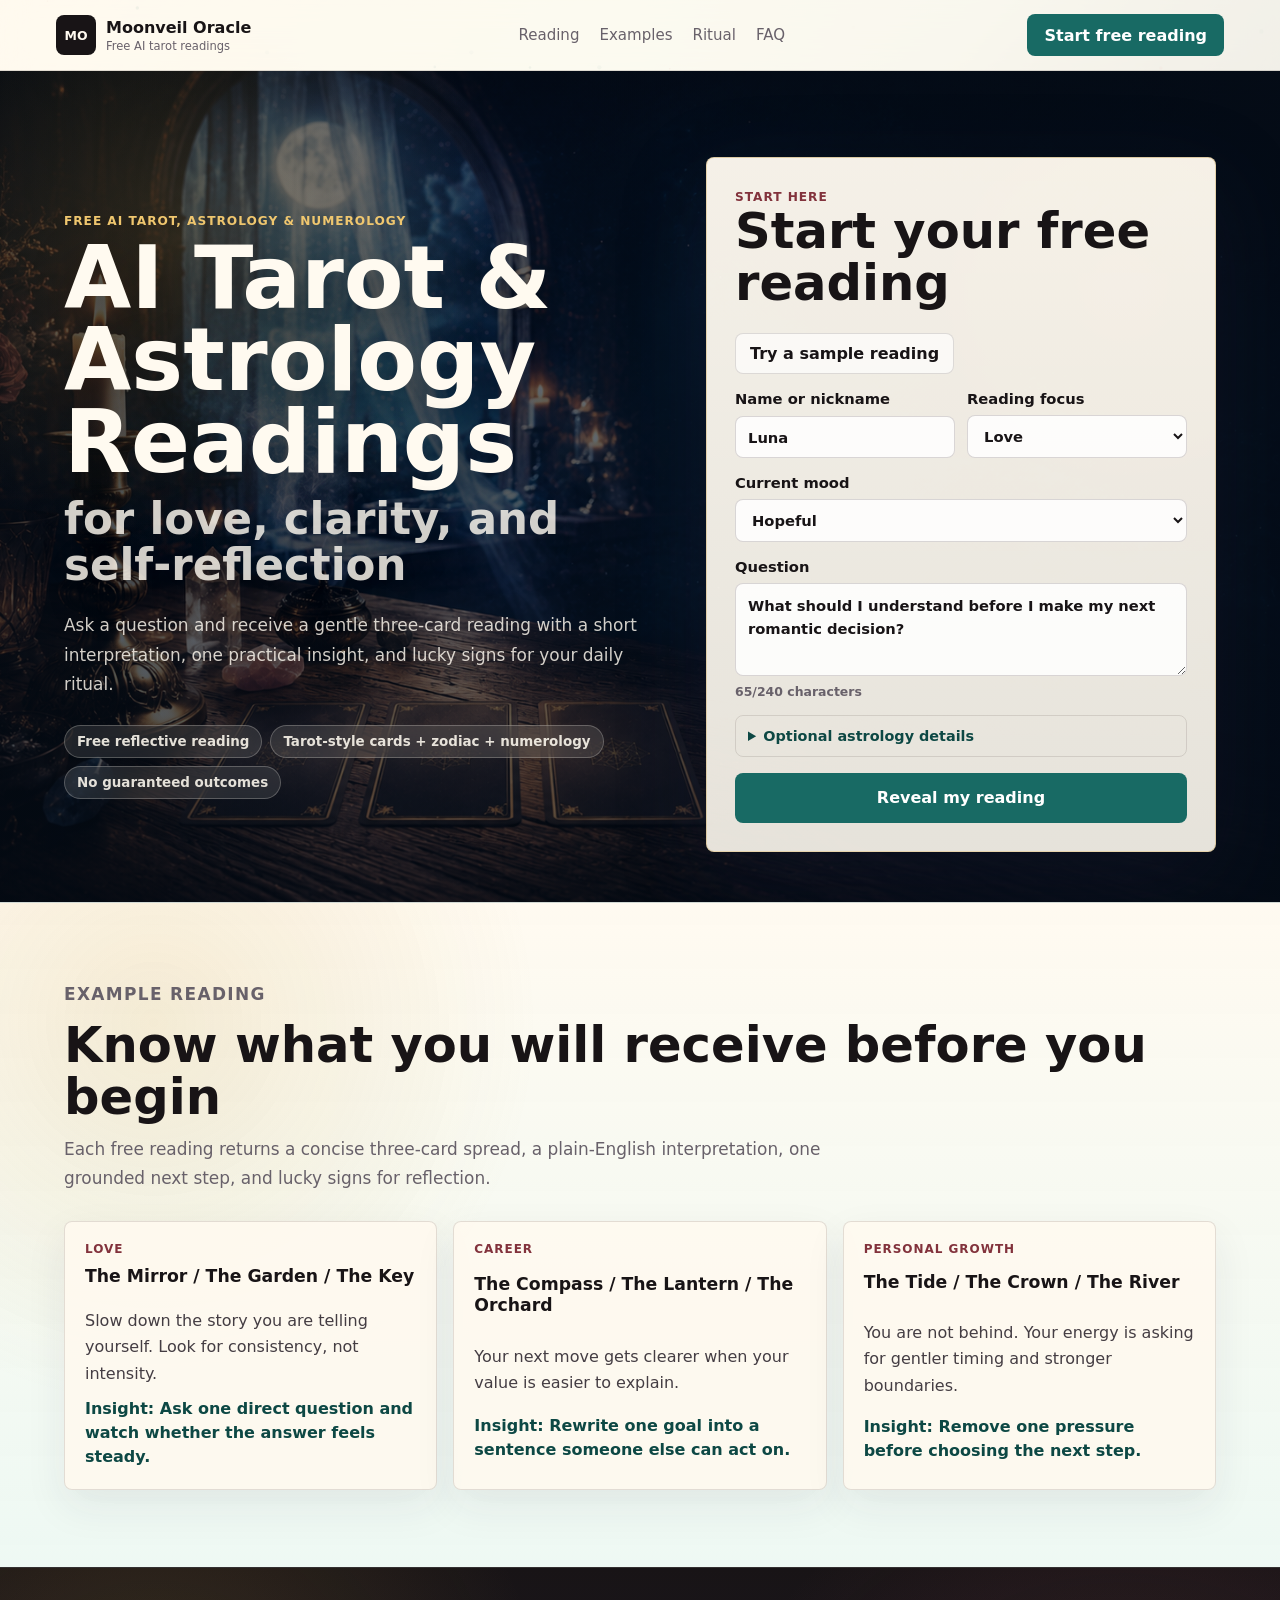
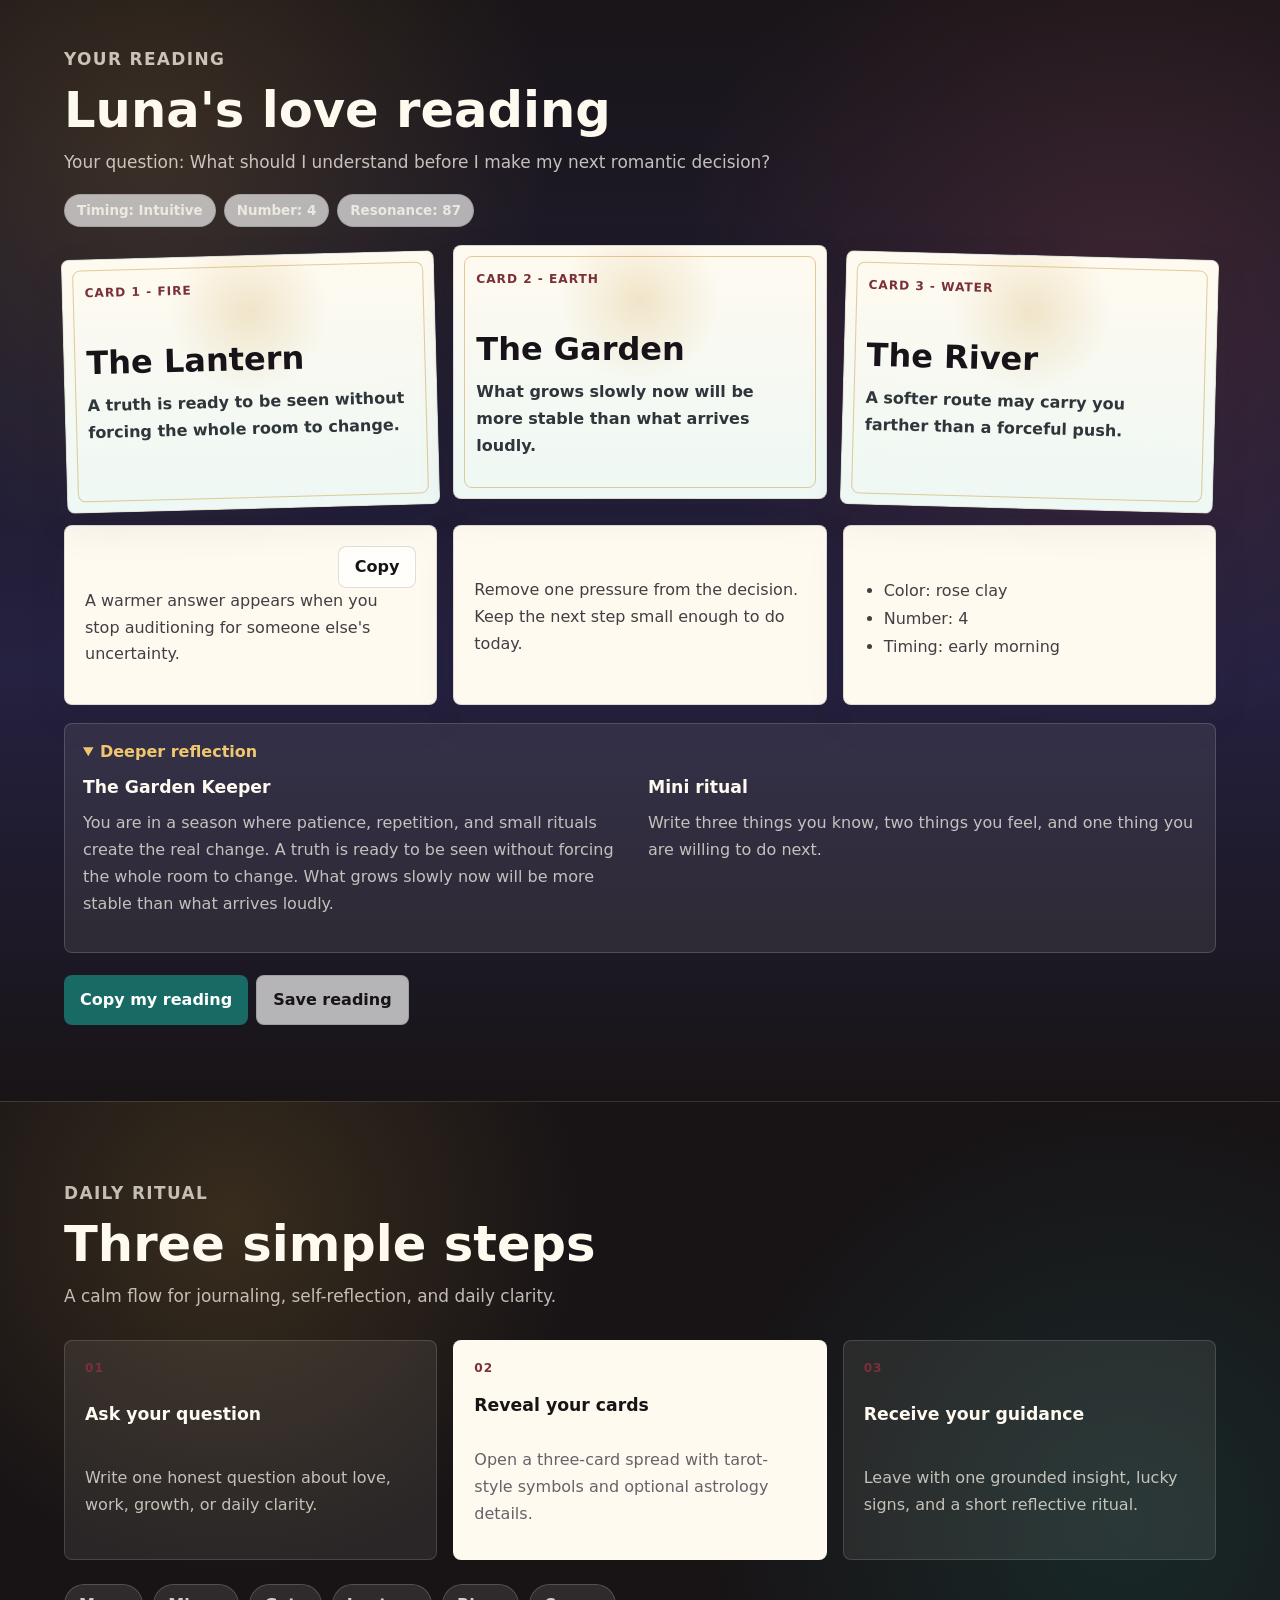
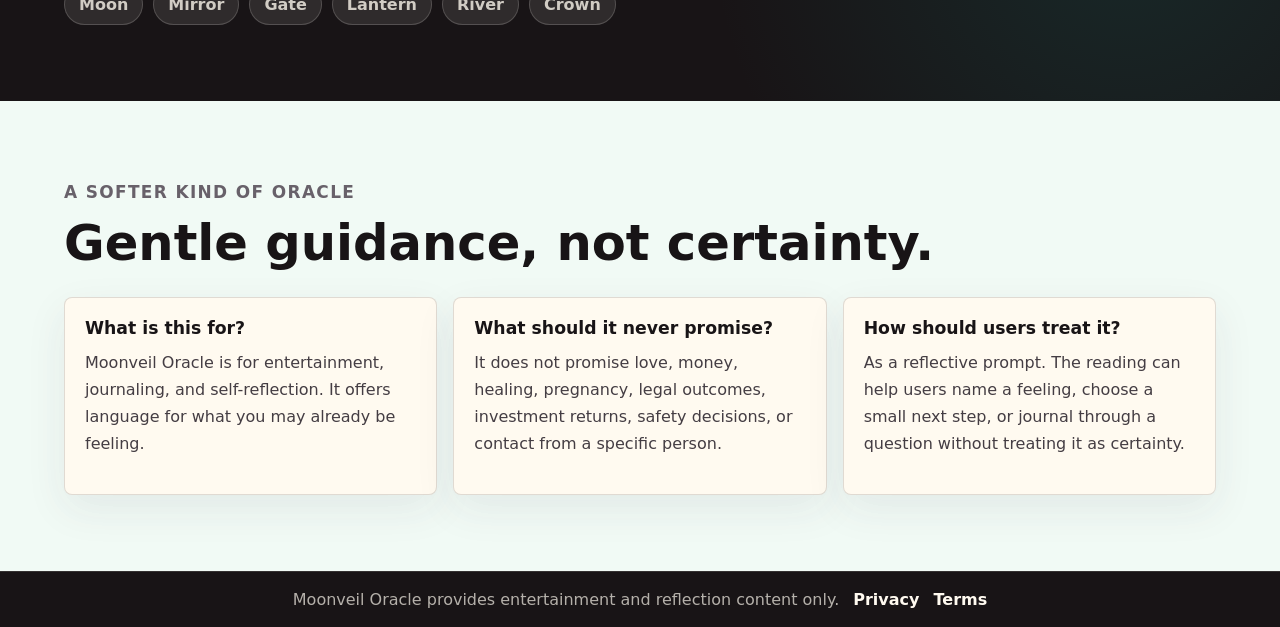
==== index.html @ 7331868a "Add files via upload" ====
<!doctype html>
<html lang="en">
  <head>
    <meta charset="utf-8" />
    <meta name="viewport" content="width=device-width, initial-scale=1" />
    <title>Moonveil Oracle | Free AI Tarot & Astrology Readings</title>
    <meta
      name="description"
      content="Start a free AI tarot, astrology, and numerology reading for love, clarity, journaling, and gentle self-reflection."
    />
    <meta name="robots" content="index, follow, max-image-preview:large" />
    <meta name="theme-color" content="#07131f" />
    <link rel="canonical" href="https://kjs-digital.github.io/moonveil-oracle.github.io/" />
    <meta property="og:title" content="Moonveil Oracle | Free AI Tarot & Astrology Readings" />
    <meta
      property="og:description"
      content="A free AI tarot and astrology reading for love, clarity, journaling, and self-reflection. Entertainment only."
    />
    <meta property="og:type" content="website" />
    <meta property="og:url" content="https://kjs-digital.github.io/moonveil-oracle.github.io/" />
    <meta property="og:site_name" content="Moonveil Oracle" />
    <meta property="og:locale" content="en_US" />
    <meta property="og:image" content="https://kjs-digital.github.io/moonveil-oracle.github.io/assets/moonveil-hero.png" />
    <meta property="og:image:secure_url" content="https://kjs-digital.github.io/moonveil-oracle.github.io/assets/moonveil-hero.png" />
    <meta property="og:image:type" content="image/png" />
    <meta property="og:image:width" content="1672" />
    <meta property="og:image:height" content="941" />
    <meta property="og:image:alt" content="Moonlit tarot table with candles and three cards for Moonveil Oracle." />
    <meta name="twitter:card" content="summary_large_image" />
    <meta name="twitter:title" content="Moonveil Oracle | Free AI Tarot & Astrology Readings" />
    <meta
      name="twitter:description"
      content="Start a free AI tarot, astrology, and numerology reading for love, clarity, journaling, and gentle self-reflection."
    />
    <meta name="twitter:image" content="https://kjs-digital.github.io/moonveil-oracle.github.io/assets/moonveil-hero.png" />
    <script type="application/ld+json">
      {
        "@context": "https://schema.org",
        "@graph": [
          {
            "@type": "WebSite",
            "@id": "https://kjs-digital.github.io/moonveil-oracle.github.io/#website",
            "url": "https://kjs-digital.github.io/moonveil-oracle.github.io/",
            "name": "Moonveil Oracle",
            "description": "A free AI tarot, astrology, and numerology reading for love, clarity, journaling, and gentle self-reflection.",
            "inLanguage": "en"
          },
          {
            "@type": "WebApplication",
            "@id": "https://kjs-digital.github.io/moonveil-oracle.github.io/#app",
            "name": "Moonveil Oracle",
            "url": "https://kjs-digital.github.io/moonveil-oracle.github.io/",
            "applicationCategory": "LifestyleApplication",
            "operatingSystem": "Any",
            "description": "A free AI tarot, astrology, and numerology reading for love, clarity, journaling, and self-reflection. Entertainment only.",
            "image": "https://kjs-digital.github.io/moonveil-oracle.github.io/assets/moonveil-hero.png",
            "isAccessibleForFree": true,
            "offers": {
              "@type": "Offer",
              "price": "0",
              "priceCurrency": "USD"
            }
          }
        ]
      }
    </script>
    <link rel="stylesheet" href="styles.css" />
  </head>
  <body>
    <canvas id="cosmicCanvas" aria-hidden="true"></canvas>

    <div class="page-shell">
      <header class="topbar">
        <a class="brand" href="#reading">
          <span class="brand-mark">MO</span>
          <span>
            <strong>Moonveil Oracle</strong>
            <small>Free AI tarot readings</small>
          </span>
        </a>
        <nav class="nav-links" aria-label="Main navigation">
          <a href="#reading">Reading</a>
          <a href="#examples">Examples</a>
          <a href="#rituals">Ritual</a>
          <a href="#faq">FAQ</a>
        </nav>
        <a class="topbar-cta" href="#reading">Start free reading</a>
      </header>

      <main>
        <section class="hero" id="reading">
          <div class="hero-copy">
            <p class="eyebrow">Free AI tarot, astrology & numerology</p>
            <h1 class="hero-title">
              <span>AI Tarot & Astrology Readings</span>
              <span>for love, clarity, and self&#8209;reflection</span>
            </h1>
            <p class="lead">
              Ask a question and receive a gentle three-card reading with a short interpretation,
              one practical insight, and lucky signs for your daily ritual.
            </p>
            <div class="trust-strip" aria-label="Reading boundaries">
              <span>Free reflective reading</span>
              <span>Tarot-style cards + zodiac + numerology</span>
              <span>No guaranteed outcomes</span>
            </div>
            <div class="oracle-visual" aria-hidden="true">
              <div class="sigil-ring">
                <span class="sigil-dot dot-one"></span>
                <span class="sigil-dot dot-two"></span>
                <span class="sigil-dot dot-three"></span>
                <span class="sigil-moon"></span>
              </div>
              <div class="floating-card card-left">
                <span>PAST</span>
                <strong>The Tide</strong>
              </div>
              <div class="floating-card card-right">
                <span>NEXT</span>
                <strong>The Key</strong>
              </div>
            </div>
          </div>

          <form class="oracle-panel" id="oracleForm">
            <div class="form-heading">
              <div>
                <span class="section-label">Start here</span>
                <h2>Start your free reading</h2>
              </div>
              <button class="ghost-button" type="button" id="sampleButton">Try a sample reading</button>
            </div>

            <div class="two-column">
              <label>
                Name or nickname
                <input name="name" type="text" maxlength="60" value="Luna" required />
              </label>
              <label>
                Reading focus
                <select name="focus">
                  <option>Love</option>
                  <option>Career</option>
                  <option>Personal Growth</option>
                  <option>Daily Clarity</option>
                </select>
              </label>
            </div>

            <label>
              Current mood
              <select name="mood">
                <option>Hopeful</option>
                <option>Confused</option>
                <option>Restless</option>
                <option>Inspired</option>
                <option>Guarded</option>
              </select>
            </label>

            <label>
              Question
              <textarea
                name="question"
                rows="3"
                maxlength="240"
                data-count-source
                required
              >What should I understand before I make my next romantic decision?</textarea>
              <small class="counter" data-counter-for="question"></small>
            </label>

            <details class="optional-fields">
              <summary>Optional astrology details</summary>
              <div class="two-column">
                <label>
                  Birth date
                  <input name="birthDate" type="date" value="" />
                </label>
                <label>
                  Zodiac sign
                  <select name="zodiac">
                    <option value="">Use my birth date or intuitive timing</option>
                    <option>Aries</option>
                    <option>Taurus</option>
                    <option>Gemini</option>
                    <option>Cancer</option>
                    <option>Leo</option>
                    <option>Virgo</option>
                    <option>Libra</option>
                    <option>Scorpio</option>
                    <option>Sagittarius</option>
                    <option>Capricorn</option>
                    <option>Aquarius</option>
                    <option>Pisces</option>
                  </select>
                </label>
              </div>
            </details>

            <button class="primary-button" type="submit">Reveal my reading</button>
          </form>
        </section>

        <section class="examples-band" id="examples">
          <div class="section-heading">
            <p class="eyebrow">Example reading</p>
            <h2>Know what you will receive before you begin</h2>
            <p>
              Each free reading returns a concise three-card spread, a plain-English interpretation,
              one grounded next step, and lucky signs for reflection.
            </p>
          </div>

          <div class="example-grid">
            <article class="example-card">
              <span>Love</span>
              <h3>The Mirror / The Garden / The Key</h3>
              <p>Slow down the story you are telling yourself. Look for consistency, not intensity.</p>
              <strong>Insight: Ask one direct question and watch whether the answer feels steady.</strong>
            </article>
            <article class="example-card">
              <span>Career</span>
              <h3>The Compass / The Lantern / The Orchard</h3>
              <p>Your next move gets clearer when your value is easier to explain.</p>
              <strong>Insight: Rewrite one goal into a sentence someone else can act on.</strong>
            </article>
            <article class="example-card">
              <span>Personal Growth</span>
              <h3>The Tide / The Crown / The River</h3>
              <p>You are not behind. Your energy is asking for gentler timing and stronger boundaries.</p>
              <strong>Insight: Remove one pressure before choosing the next step.</strong>
            </article>
          </div>
        </section>

        <section class="reading-band" id="results" aria-live="polite">
          <div class="section-heading">
            <p class="eyebrow">Your reading</p>
            <h2 id="readingTitle">Your three-card spread</h2>
            <p id="readingSubtitle">
              A short reflection appears here after you reveal your cards.
            </p>
            <div class="status-row">
              <span id="zodiacSignal">Timing: Intuitive</span>
              <span id="lifePathSignal">Number: 5</span>
              <span id="resonanceSignal">Resonance: 84</span>
            </div>
          </div>

          <div class="card-spread featured-spread" id="cardSpread">
            <article class="oracle-card">
              <span>Card 1</span>
              <h3>The Lantern</h3>
              <p>A quiet truth is becoming easier to name.</p>
            </article>
            <article class="oracle-card">
              <span>Card 2</span>
              <h3>The Mirror</h3>
              <p>Your current situation is reflecting a choice you already feel.</p>
            </article>
            <article class="oracle-card">
              <span>Card 3</span>
              <h3>The Key</h3>
              <p>One simple action unlocks more than a dramatic announcement.</p>
            </article>
          </div>

          <div class="insight-grid">
            <article class="insight-card wide">
              <div class="card-head">
                <h3>Short interpretation</h3>
                <button class="copy-button" type="button" data-copy-target="mainMessage">Copy</button>
              </div>
              <p id="mainMessage">
                Choose the answer that makes your body soften, not the answer that only looks
                impressive from the outside.
              </p>
            </article>

            <article class="insight-card">
              <h3>Actionable insight</h3>
              <p id="weekMessage">
                Make one decision smaller. The path clears when the pressure drops.
              </p>
            </article>

            <article class="insight-card">
              <h3>Lucky signs</h3>
              <ul id="luckySigns">
                <li>Color: sea green</li>
                <li>Number: 5</li>
                <li>Timing: late afternoon</li>
              </ul>
            </article>
          </div>

          <details class="deeper-reflection" open>
            <summary>Deeper reflection</summary>
            <div class="deeper-grid">
              <article>
                <h3 id="archetypeName">The Tide Walker</h3>
                <p id="archetypeText">
                  You are moving through a threshold where emotional honesty matters more than perfect timing.
                </p>
              </article>
              <article>
                <h3>Mini ritual</h3>
                <p id="ritualMessage">
                  Write the question once, write the feared answer once, then write the kindest honest answer once.
                </p>
              </article>
            </div>
          </details>

          <div class="action-row">
            <button class="primary-button" type="button" id="copyReadingButton">Copy my reading</button>
            <button class="ghost-button" type="button" id="saveReadingButton">Save reading</button>
          </div>
        </section>

        <section class="ritual-band" id="rituals">
          <div class="section-heading">
            <p class="eyebrow">Daily ritual</p>
            <h2>Three simple steps</h2>
            <p>
              A calm flow for journaling, self-reflection, and daily clarity.
            </p>
          </div>

          <div class="ritual-grid">
            <article class="ritual-card">
              <span>01</span>
              <h3>Ask your question</h3>
              <p>Write one honest question about love, work, growth, or daily clarity.</p>
            </article>
            <article class="ritual-card featured">
              <span>02</span>
              <h3>Reveal your cards</h3>
              <p>Open a three-card spread with tarot-style symbols and optional astrology details.</p>
            </article>
            <article class="ritual-card">
              <span>03</span>
              <h3>Receive your guidance</h3>
              <p>Leave with one grounded insight, lucky signs, and a short reflective ritual.</p>
            </article>
          </div>

          <div class="symbol-river" aria-label="Oracle symbols">
            <span>Moon</span>
            <span>Mirror</span>
            <span>Gate</span>
            <span>Lantern</span>
            <span>River</span>
            <span>Crown</span>
          </div>
        </section>

        <section class="content-band" id="faq">
          <div class="section-heading">
            <p class="eyebrow">A softer kind of oracle</p>
            <h2>Gentle guidance, not certainty.</h2>
          </div>

          <div class="faq-grid">
            <article class="faq-item">
              <h3>What is this for?</h3>
              <p>
                Moonveil Oracle is for entertainment, journaling, and self-reflection. It offers
                language for what you may already be feeling.
              </p>
            </article>
            <article class="faq-item">
              <h3>What should it never promise?</h3>
              <p>
                It does not promise love, money, healing, pregnancy, legal outcomes, investment
                returns, safety decisions, or contact from a specific person.
              </p>
            </article>
            <article class="faq-item">
              <h3>How should users treat it?</h3>
              <p>
                As a reflective prompt. The reading can help users name a feeling, choose a small
                next step, or journal through a question without treating it as certainty.
              </p>
            </article>
          </div>
        </section>
      </main>

      <footer class="site-footer">
        <span>Moonveil Oracle provides entertainment and reflection content only.</span>
        <a href="privacy.html">Privacy</a>
        <a href="terms.html">Terms</a>
      </footer>
    </div>

    <div class="reading-loader" id="readingLoader" role="status" aria-live="polite" aria-hidden="true">
      <div class="loader-card">
        <div class="loader-orbit" aria-hidden="true">
          <span></span>
          <span></span>
          <span></span>
        </div>
        <p class="eyebrow">Opening the veil</p>
        <h2 id="loaderTitle">Shuffling your cards</h2>
        <p id="loaderText">The oracle is drawing a pattern from your question.</p>
        <div class="loader-steps">
          <span data-loader-step="0">Shuffle</span>
          <span data-loader-step="1">Trace</span>
          <span data-loader-step="2">Reveal</span>
        </div>
      </div>
    </div>

    <div class="toast" id="toast" role="status" aria-live="polite">Saved</div>
    <script src="app.js"></script>
  </body>
</html>
---- styles.css ----
:root {
  --ink: #181416;
  --muted: #68616a;
  --paper: #fbf4e6;
  --surface: rgba(255, 252, 244, 0.88);
  --surface-strong: #fffaf0;
  --line: rgba(63, 52, 54, 0.16);
  --teal: #186a64;
  --teal-dark: #0d4844;
  --rose: #b5525b;
  --rose-dark: #82323c;
  --gold: #c99b3c;
  --night: #252140;
  --shadow: 0 24px 70px rgba(37, 33, 64, 0.18);
}

* {
  box-sizing: border-box;
}

html {
  scroll-behavior: smooth;
}

body {
  color: var(--ink);
  font-family: Inter, ui-sans-serif, system-ui, -apple-system, BlinkMacSystemFont, "Segoe UI", sans-serif;
  letter-spacing: 0;
  margin: 0;
  min-height: 100vh;
  overflow-x: hidden;
}

body::before {
  background:
    radial-gradient(circle at 18% 16%, rgba(255, 227, 151, 0.6), transparent 8rem),
    radial-gradient(circle at 76% 20%, rgba(181, 82, 91, 0.24), transparent 22rem),
    radial-gradient(circle at 55% 68%, rgba(24, 106, 100, 0.28), transparent 30rem),
    linear-gradient(135deg, rgba(255, 249, 236, 0.94), rgba(229, 250, 241, 0.78) 42%, rgba(37, 33, 64, 0.34));
  content: "";
  inset: 0;
  position: fixed;
  z-index: -3;
}

a {
  color: inherit;
  text-decoration: none;
}

button,
input,
select,
textarea {
  font: inherit;
  min-width: 0;
}

button {
  cursor: pointer;
}

#cosmicCanvas {
  inset: 0;
  pointer-events: none;
  position: fixed;
  z-index: -2;
}

.page-shell {
  min-height: 100vh;
}

.topbar {
  align-items: center;
  backdrop-filter: blur(16px);
  background: rgba(255, 250, 240, 0.78);
  border-bottom: 1px solid var(--line);
  display: flex;
  gap: 22px;
  justify-content: space-between;
  padding: 14px clamp(16px, 5vw, 56px);
  position: sticky;
  top: 0;
  z-index: 10;
}

.brand {
  align-items: center;
  display: flex;
  gap: 10px;
  min-width: 220px;
}

.brand-mark {
  align-items: center;
  background: var(--ink);
  border-radius: 8px;
  color: #fffaf0;
  display: inline-flex;
  font-size: 0.78rem;
  font-weight: 900;
  height: 40px;
  justify-content: center;
  width: 40px;
}

.brand strong,
.brand small {
  display: block;
}

.brand small {
  color: var(--muted);
  font-size: 0.72rem;
  margin-top: 2px;
}

.nav-links {
  color: var(--muted);
  display: flex;
  gap: 20px;
  font-size: 0.94rem;
}

.nav-links a:hover {
  color: var(--teal-dark);
}

.topbar-cta,
.primary-button,
.ghost-button,
.copy-button {
  align-items: center;
  border: 1px solid transparent;
  border-radius: 8px;
  display: inline-flex;
  font-weight: 850;
  justify-content: center;
  min-height: 42px;
  padding: 0 16px;
  transition: background 160ms ease, box-shadow 160ms ease, transform 160ms ease;
  white-space: nowrap;
}

.topbar-cta,
.primary-button {
  background: var(--teal);
  color: #fff;
}

.topbar-cta:hover,
.primary-button:hover {
  background: var(--teal-dark);
  box-shadow: 0 14px 28px rgba(24, 106, 100, 0.22);
  transform: translateY(-1px);
}

.ghost-button,
.copy-button {
  background: rgba(255, 255, 255, 0.68);
  border-color: var(--line);
  color: var(--ink);
}

.ghost-button:hover,
.copy-button:hover {
  background: #fff;
}

.hero {
  background: #07121e;
  display: grid;
  gap: clamp(26px, 5vw, 70px);
  grid-template-columns: minmax(0, 1fr) minmax(360px, 510px);
  min-height: calc(100vh - 69px);
  overflow: hidden;
  padding: clamp(40px, 7vw, 86px) clamp(16px, 5vw, 64px) 46px;
  position: relative;
  isolation: isolate;
}

.hero::before,
.hero::after {
  content: "";
  inset: 0;
  pointer-events: none;
  position: absolute;
}

.hero::before {
  background: url("assets/moonveil-hero.png") 34% center / cover no-repeat;
  filter: saturate(1.04) contrast(1.04);
  z-index: -3;
}

.hero::after {
  background:
    radial-gradient(circle at 14% 20%, rgba(201, 155, 60, 0.2), transparent 20rem),
    linear-gradient(90deg, rgba(5, 13, 24, 0.62) 0%, rgba(5, 13, 24, 0.48) 38%, rgba(5, 13, 24, 0.66) 68%, rgba(5, 13, 24, 0.82) 100%),
    linear-gradient(180deg, rgba(5, 13, 24, 0.16), rgba(5, 13, 24, 0.3));
  z-index: -2;
}

.hero > *,
.reading-layout > *,
.insight-card,
.ritual-card,
.faq-item {
  min-width: 0;
}

.hero > * {
  position: relative;
  z-index: 1;
}

.hero-copy {
  align-self: center;
  max-width: 900px;
}

.hero .eyebrow {
  color: #f0c76f;
}

.hero h1 {
  color: #fffaf0;
  text-shadow: 0 18px 46px rgba(0, 0, 0, 0.46);
}

.hero .lead {
  color: rgba(255, 250, 240, 0.82);
}

.hero .trust-strip span {
  background: rgba(255, 250, 240, 0.1);
  border-color: rgba(255, 250, 240, 0.24);
  color: rgba(255, 250, 240, 0.88);
  backdrop-filter: blur(12px);
}

.eyebrow,
.section-label {
  color: var(--rose-dark);
  font-size: 0.76rem;
  font-weight: 900;
  letter-spacing: 0.08em;
  margin: 0 0 10px;
  text-transform: uppercase;
}

h1,
h2,
h3,
p {
  margin-top: 0;
}

h1 {
  color: var(--ink);
  font-size: clamp(2.8rem, 6.8vw, 6.4rem);
  line-height: 0.94;
  margin-bottom: 22px;
  max-width: 900px;
  text-shadow: 0 18px 42px rgba(37, 33, 64, 0.16);
}

.hero-title span {
  display: block;
}

.hero-title span + span {
  color: rgba(255, 250, 240, 0.82);
  font-size: clamp(1.55rem, 3.4vw, 3.25rem);
  line-height: 1.08;
  margin-top: 12px;
  max-width: 760px;
}

h2 {
  font-size: clamp(1.85rem, 4vw, 3.1rem);
  line-height: 1.05;
  margin-bottom: 12px;
}

h3 {
  font-size: 1.08rem;
  line-height: 1.25;
  margin-bottom: 10px;
}

.lead,
.section-heading p {
  color: var(--muted);
  font-size: 1.06rem;
  line-height: 1.72;
  max-width: 760px;
}

.trust-strip,
.status-row,
.action-row {
  display: flex;
  flex-wrap: wrap;
  gap: 8px;
}

.trust-strip {
  margin: 26px 0 0;
}

.trust-strip span,
.status-row span,
.notice {
  background: rgba(255, 255, 255, 0.66);
  border: 1px solid var(--line);
  border-radius: 999px;
  color: #413a3f;
  font-size: 0.84rem;
  font-weight: 760;
  padding: 8px 12px;
  white-space: normal;
}

.oracle-visual {
  display: none;
  height: 230px;
  margin-top: 34px;
  max-width: 560px;
  position: relative;
}

.sigil-ring {
  animation: slow-turn 28s linear infinite;
  aspect-ratio: 1;
  background:
    radial-gradient(circle at center, rgba(255, 250, 240, 0.98) 0 27%, transparent 28%),
    repeating-conic-gradient(from 8deg, rgba(201, 155, 60, 0.9) 0 4deg, transparent 4deg 18deg),
    conic-gradient(rgba(181, 82, 91, 0.6), rgba(24, 106, 100, 0.72), rgba(201, 155, 60, 0.74), rgba(181, 82, 91, 0.6));
  border: 1px solid rgba(201, 155, 60, 0.35);
  border-radius: 50%;
  box-shadow: 0 24px 70px rgba(37, 33, 64, 0.18);
  height: 214px;
  left: 66px;
  position: absolute;
  top: 0;
}

.sigil-ring::before,
.sigil-ring::after {
  border: 1px solid rgba(24, 106, 100, 0.32);
  border-radius: 50%;
  content: "";
  inset: 22px;
  position: absolute;
}

.sigil-ring::after {
  border-color: rgba(181, 82, 91, 0.26);
  inset: 48px;
}

.sigil-dot {
  background: var(--rose);
  border-radius: 50%;
  box-shadow: 0 0 22px rgba(181, 82, 91, 0.58);
  height: 10px;
  position: absolute;
  width: 10px;
}

.dot-one {
  left: 50%;
  top: -5px;
}

.dot-two {
  bottom: 18px;
  right: 26px;
}

.dot-three {
  bottom: 18px;
  left: 26px;
}

.sigil-moon {
  background: #fffaf0;
  border-radius: 50%;
  box-shadow: inset -18px 0 0 rgba(201, 155, 60, 0.42);
  height: 76px;
  left: 50%;
  position: absolute;
  top: 50%;
  transform: translate(-50%, -50%);
  width: 76px;
}

.floating-card {
  background:
    linear-gradient(180deg, rgba(24, 20, 22, 0.92), rgba(37, 33, 64, 0.94)),
    repeating-linear-gradient(135deg, rgba(255, 250, 240, 0.08) 0, rgba(255, 250, 240, 0.08) 1px, transparent 1px, transparent 16px);
  border: 1px solid rgba(255, 250, 240, 0.22);
  border-radius: 8px;
  box-shadow: 0 22px 48px rgba(37, 33, 64, 0.26);
  color: #fffaf0;
  display: grid;
  gap: 10px;
  min-height: 124px;
  padding: 16px;
  position: absolute;
  width: 132px;
}

.floating-card span {
  color: #f0c76f;
  font-size: 0.7rem;
  font-weight: 900;
  letter-spacing: 0.12em;
}

.floating-card strong {
  align-self: end;
  font-size: 1.24rem;
  line-height: 1.05;
}

.card-left {
  animation: card-float 5s ease-in-out infinite;
  left: 0;
  top: 62px;
  transform: rotate(-8deg);
}

.card-right {
  animation: card-float 5.8s ease-in-out infinite reverse;
  left: 230px;
  top: 82px;
  transform: rotate(7deg);
}

.oracle-panel {
  align-self: start;
  background:
    linear-gradient(180deg, rgba(255, 250, 240, 0.96), rgba(255, 250, 240, 0.9)),
    radial-gradient(circle at 82% 18%, rgba(201, 155, 60, 0.18), transparent 15rem);
  border: 1px solid rgba(201, 155, 60, 0.34);
  border-radius: 8px;
  box-shadow: 0 28px 90px rgba(37, 33, 64, 0.24);
  display: grid;
  gap: 16px;
  padding: clamp(18px, 3vw, 28px);
}

.optional-fields {
  border: 1px solid rgba(70, 58, 61, 0.14);
  border-radius: 8px;
  padding: 12px;
}

.optional-fields summary {
  color: var(--teal-dark);
  cursor: pointer;
  font-size: 0.9rem;
  font-weight: 850;
}

.optional-fields .two-column {
  margin-top: 14px;
}

.form-heading,
.card-head {
  align-items: center;
  display: flex;
  gap: 12px;
  justify-content: space-between;
}

.oracle-panel .form-heading {
  align-items: flex-start;
  flex-direction: column;
}

.oracle-panel .form-heading .ghost-button {
  line-height: 1.2;
  max-width: 100%;
  min-height: 40px;
  padding: 10px 14px;
  white-space: normal;
}

label {
  color: var(--ink);
  display: grid;
  gap: 8px;
  font-size: 0.92rem;
  font-weight: 830;
}

input,
select,
textarea {
  background: rgba(255, 255, 255, 0.86);
  border: 1px solid rgba(70, 58, 61, 0.2);
  border-radius: 8px;
  color: var(--ink);
  outline: none;
  padding: 11px 12px;
  width: 100%;
}

textarea {
  line-height: 1.55;
  resize: vertical;
}

input:focus,
select:focus,
textarea:focus {
  border-color: var(--teal);
  box-shadow: 0 0 0 3px rgba(24, 106, 100, 0.14);
}

.two-column {
  display: grid;
  gap: 12px;
  grid-template-columns: minmax(0, 1fr) minmax(0, 1fr);
}

.counter {
  color: var(--muted);
  font-size: 0.78rem;
  font-weight: 650;
}

.primary-button {
  border: 0;
  font-size: 1rem;
  min-height: 50px;
}

.oracle-panel.is-busy {
  pointer-events: none;
}

.oracle-panel.is-busy .primary-button {
  opacity: 0.72;
}

.reading-band,
.examples-band,
.ritual-band,
.content-band {
  padding: clamp(46px, 6vw, 86px) clamp(16px, 5vw, 64px);
}

.examples-band {
  background:
    radial-gradient(circle at 12% 18%, rgba(201, 155, 60, 0.16), transparent 24rem),
    linear-gradient(180deg, rgba(255, 250, 240, 0.96), rgba(236, 248, 242, 0.9));
  border-top: 1px solid var(--line);
}

.example-grid {
  display: grid;
  gap: 16px;
  grid-template-columns: repeat(3, minmax(0, 1fr));
  margin: 0 auto;
  max-width: 1220px;
}

.example-card {
  background: rgba(255, 250, 240, 0.88);
  border: 1px solid rgba(63, 52, 54, 0.14);
  border-radius: 8px;
  box-shadow: 0 16px 42px rgba(37, 33, 64, 0.08);
  display: grid;
  gap: 10px;
  padding: 20px;
}

.example-card span {
  color: var(--rose-dark);
  font-size: 0.75rem;
  font-weight: 900;
  letter-spacing: 0.08em;
  text-transform: uppercase;
}

.example-card p {
  color: #443d43;
  line-height: 1.65;
  margin-bottom: 0;
}

.example-card strong {
  color: var(--teal-dark);
  line-height: 1.5;
}

.reading-band {
  background:
    radial-gradient(circle at 12% 16%, rgba(201, 155, 60, 0.18), transparent 25rem),
    radial-gradient(circle at 88% 28%, rgba(181, 82, 91, 0.2), transparent 28rem),
    linear-gradient(180deg, #181416, #252140 62%, #181416);
  border-bottom: 1px solid rgba(255, 250, 240, 0.12);
  border-top: 1px solid rgba(255, 250, 240, 0.12);
  color: #fffaf0;
}

.reading-band .section-heading p,
.reading-band .status-row span {
  color: rgba(255, 250, 240, 0.74);
}

.reading-band .eyebrow {
  color: #f0c76f;
}

.section-heading {
  margin: 0 auto 28px;
  max-width: 1220px;
}

.reading-layout {
  display: grid;
  gap: 16px;
  grid-template-columns: minmax(280px, 0.75fr) minmax(0, 1.25fr);
  margin: 0 auto 16px;
  max-width: 1220px;
}

.archetype-panel,
.oracle-card,
.insight-card,
.ritual-card,
.faq-item,
.legal-card {
  background: var(--surface-strong);
  border: 1px solid var(--line);
  border-radius: 8px;
  box-shadow: 0 14px 40px rgba(37, 33, 64, 0.08);
}

.archetype-panel {
  background:
    radial-gradient(circle at 76% 18%, rgba(201, 155, 60, 0.26), transparent 12rem),
    linear-gradient(180deg, rgba(255, 250, 240, 0.98), rgba(236, 248, 242, 0.94));
  display: grid;
  min-height: 310px;
  padding: 22px;
}

.archetype-panel p,
.oracle-card p,
.insight-card p,
.ritual-card p,
.faq-item p,
.legal-card p,
.legal-card li {
  color: #443d43;
  line-height: 1.68;
}

.moon-meter {
  align-items: end;
  align-self: end;
  background:
    radial-gradient(circle at 50% 50%, #fffaf0 0 44%, transparent 45%),
    conic-gradient(var(--gold) calc(var(--phase) * 1%), rgba(37, 33, 64, 0.14) 0);
  border-radius: 50%;
  display: flex;
  height: 168px;
  justify-content: center;
  justify-self: start;
  padding-bottom: 30px;
  width: 168px;
}

.moon-meter span {
  color: var(--night);
  font-size: 0.82rem;
  font-weight: 900;
  max-width: 90px;
  text-align: center;
}

.card-spread {
  display: grid;
  gap: 16px;
  grid-template-columns: repeat(3, minmax(0, 1fr));
}

.featured-spread {
  margin: 0 auto 16px;
  max-width: 1220px;
}

.oracle-card {
  background:
    radial-gradient(circle at 50% 22%, rgba(201, 155, 60, 0.22), transparent 5rem),
    linear-gradient(180deg, #fffaf0, #eef8f4),
    repeating-linear-gradient(135deg, rgba(24, 106, 100, 0.1) 0, rgba(24, 106, 100, 0.1) 1px, transparent 1px, transparent 18px);
  min-height: 250px;
  padding: 22px;
  position: relative;
  transition: transform 180ms ease, box-shadow 180ms ease;
}

.oracle-card:nth-child(1) {
  transform: rotate(-1.5deg);
}

.oracle-card:nth-child(2) {
  transform: translateY(-10px);
}

.oracle-card:nth-child(3) {
  transform: rotate(1.5deg);
}

.oracle-card:hover {
  box-shadow: 0 20px 54px rgba(201, 155, 60, 0.22);
  transform: translateY(-14px);
}

.oracle-card::after {
  border: 1px solid rgba(201, 155, 60, 0.5);
  border-radius: 8px;
  content: "";
  inset: 10px;
  pointer-events: none;
  position: absolute;
}

.oracle-card span,
.ritual-card span {
  color: #7b3039;
  font-size: 0.76rem;
  font-weight: 900;
  letter-spacing: 0.08em;
  text-transform: uppercase;
}

.oracle-card h3 {
  color: #171319;
  font-size: clamp(1.4rem, 3vw, 2rem);
  margin-top: 42px;
}

.oracle-card p {
  color: #2f363b;
  font-weight: 650;
}

.reading-band.is-revealing .archetype-panel,
.reading-band.is-revealing .insight-card {
  animation: reading-rise 680ms ease both;
}

.reading-band.is-revealing .oracle-card {
  animation: card-reveal 820ms cubic-bezier(0.2, 0.8, 0.2, 1) both;
  transform-origin: center bottom;
}

.reading-band.is-revealing .oracle-card:nth-child(1) {
  animation-delay: 120ms;
}

.reading-band.is-revealing .oracle-card:nth-child(2) {
  animation-delay: 280ms;
}

.reading-band.is-revealing .oracle-card:nth-child(3) {
  animation-delay: 440ms;
}

.insight-grid,
.ritual-grid,
.faq-grid {
  display: grid;
  gap: 16px;
  margin: 0 auto;
  max-width: 1220px;
}

.insight-grid {
  grid-template-columns: repeat(3, minmax(0, 1fr));
}

.insight-card,
.ritual-card,
.faq-item {
  padding: 20px;
}

.insight-card ul {
  color: #443d43;
  line-height: 1.75;
  margin: 0;
  padding-left: 20px;
}

.action-row {
  margin: 22px auto 0;
  max-width: 1220px;
}

.deeper-reflection {
  background: rgba(255, 250, 240, 0.08);
  border: 1px solid rgba(255, 250, 240, 0.16);
  border-radius: 8px;
  color: rgba(255, 250, 240, 0.82);
  margin: 18px auto 0;
  max-width: 1220px;
  padding: 18px;
}

.deeper-reflection summary {
  color: #f0c76f;
  cursor: pointer;
  font-weight: 900;
}

.deeper-grid {
  display: grid;
  gap: 16px;
  grid-template-columns: repeat(2, minmax(0, 1fr));
  margin-top: 16px;
}

.deeper-grid h3 {
  color: #fffaf0;
}

.deeper-grid p {
  color: rgba(255, 250, 240, 0.72);
  line-height: 1.7;
}

.ritual-band {
  background: #181416;
  color: #fffaf0;
  overflow: hidden;
  position: relative;
}

.ritual-band::before {
  background:
    radial-gradient(circle at 18% 20%, rgba(201, 155, 60, 0.18), transparent 22rem),
    radial-gradient(circle at 88% 70%, rgba(24, 106, 100, 0.24), transparent 26rem);
  content: "";
  inset: 0;
  pointer-events: none;
  position: absolute;
}

.ritual-band > * {
  position: relative;
}

.ritual-band .eyebrow {
  color: #f0c76f;
}

.ritual-band .section-heading p {
  color: rgba(255, 250, 240, 0.72);
}

.ritual-grid {
  grid-template-columns: repeat(3, minmax(0, 1fr));
}

.ritual-card {
  background: rgba(255, 250, 240, 0.08);
  border-color: rgba(255, 250, 240, 0.14);
  box-shadow: none;
  display: grid;
  gap: 10px;
  min-height: 220px;
}

.ritual-card.featured {
  background: #fffaf0;
  color: var(--ink);
}

.ritual-card p {
  color: rgba(255, 250, 240, 0.72);
  margin-bottom: 0;
}

.ritual-card.featured p {
  color: var(--muted);
}

.symbol-river {
  display: flex;
  flex-wrap: wrap;
  gap: 10px;
  margin: 24px auto 0;
  max-width: 1220px;
}

.symbol-river span {
  background: rgba(255, 250, 240, 0.1);
  border: 1px solid rgba(255, 250, 240, 0.18);
  border-radius: 999px;
  color: rgba(255, 250, 240, 0.78);
  font-weight: 840;
  padding: 10px 14px;
}

.content-band {
  background: rgba(236, 248, 242, 0.72);
}

.faq-grid {
  grid-template-columns: repeat(3, minmax(0, 1fr));
}

@keyframes slow-turn {
  to {
    transform: rotate(360deg);
  }
}

@keyframes card-float {
  0%,
  100% {
    translate: 0 0;
  }

  50% {
    translate: 0 -12px;
  }
}

@keyframes reading-rise {
  from {
    opacity: 0;
    transform: translateY(18px);
  }

  to {
    opacity: 1;
    transform: translateY(0);
  }
}

@keyframes card-reveal {
  0% {
    opacity: 0;
    transform: translateY(34px) rotateY(72deg) scale(0.92);
  }

  55% {
    opacity: 1;
  }

  100% {
    opacity: 1;
    transform: translateY(0) rotateY(0deg) scale(1);
  }
}

@media (prefers-reduced-motion: reduce) {
  *,
  *::before,
  *::after {
    animation-duration: 1ms !important;
    scroll-behavior: auto !important;
    transition-duration: 1ms !important;
  }
}

.toast {
  background: var(--ink);
  border-radius: 8px;
  bottom: 18px;
  color: #fffaf0;
  font-weight: 850;
  left: 50%;
  opacity: 0;
  padding: 10px 14px;
  pointer-events: none;
  position: fixed;
  transform: translate(-50%, 12px);
  transition: opacity 160ms ease, transform 160ms ease;
  z-index: 30;
}

.toast.is-visible {
  opacity: 1;
  transform: translate(-50%, 0);
}

.reading-loader {
  align-items: center;
  background:
    radial-gradient(circle at center, rgba(201, 155, 60, 0.14), transparent 20rem),
    rgba(12, 11, 16, 0.78);
  backdrop-filter: blur(18px);
  display: grid;
  inset: 0;
  justify-items: center;
  opacity: 0;
  padding: 24px;
  pointer-events: none;
  position: fixed;
  transition: opacity 220ms ease;
  z-index: 40;
}

.reading-loader.is-visible {
  opacity: 1;
  pointer-events: auto;
}

.loader-card {
  background:
    radial-gradient(circle at 50% 18%, rgba(201, 155, 60, 0.26), transparent 9rem),
    linear-gradient(180deg, rgba(255, 250, 240, 0.98), rgba(236, 248, 242, 0.94));
  border: 1px solid rgba(201, 155, 60, 0.5);
  border-radius: 8px;
  box-shadow: 0 32px 90px rgba(0, 0, 0, 0.36);
  display: grid;
  justify-items: center;
  max-width: 520px;
  padding: clamp(26px, 5vw, 42px);
  text-align: center;
  width: min(100%, 520px);
}

.loader-card h2 {
  font-size: clamp(1.8rem, 4vw, 3rem);
  margin-bottom: 10px;
}

.loader-card p:not(.eyebrow) {
  color: var(--muted);
  line-height: 1.7;
  margin-bottom: 18px;
}

.loader-orbit {
  animation: slow-turn 10s linear infinite;
  background:
    radial-gradient(circle at center, #fffaf0 0 30%, transparent 31%),
    conic-gradient(var(--gold), var(--rose), var(--teal), var(--gold));
  border-radius: 50%;
  height: 132px;
  margin-bottom: 20px;
  position: relative;
  width: 132px;
}

.loader-orbit::before {
  border: 1px solid rgba(37, 33, 64, 0.18);
  border-radius: 50%;
  content: "";
  inset: 18px;
  position: absolute;
}

.loader-orbit span {
  background: var(--rose);
  border-radius: 50%;
  box-shadow: 0 0 18px rgba(181, 82, 91, 0.58);
  height: 10px;
  position: absolute;
  width: 10px;
}

.loader-orbit span:nth-child(1) {
  left: 50%;
  top: -5px;
}

.loader-orbit span:nth-child(2) {
  bottom: 12px;
  right: 16px;
}

.loader-orbit span:nth-child(3) {
  bottom: 12px;
  left: 16px;
}

.loader-steps {
  display: grid;
  gap: 8px;
  grid-template-columns: repeat(3, minmax(0, 1fr));
  width: 100%;
}

.loader-steps span {
  background: rgba(37, 33, 64, 0.06);
  border: 1px solid rgba(37, 33, 64, 0.12);
  border-radius: 999px;
  color: var(--muted);
  font-size: 0.8rem;
  font-weight: 850;
  padding: 8px 10px;
}

.loader-steps span.is-active {
  background: rgba(24, 106, 100, 0.12);
  border-color: rgba(24, 106, 100, 0.32);
  color: var(--teal-dark);
}

.site-footer {
  align-items: center;
  background: #181416;
  border-top: 1px solid rgba(255, 250, 240, 0.12);
  color: rgba(255, 250, 240, 0.68);
  display: flex;
  flex-wrap: wrap;
  gap: 14px;
  justify-content: center;
  padding: 18px;
}

.site-footer a {
  color: #fffaf0;
  font-weight: 760;
}

.legal-page {
  align-items: center;
  display: grid;
  min-height: 100vh;
  padding: clamp(18px, 5vw, 56px);
}

.legal-card {
  justify-self: center;
  max-width: 800px;
  padding: clamp(22px, 4vw, 38px);
  width: 100%;
}

.legal-card h1 {
  font-size: clamp(2rem, 5vw, 3.5rem);
}

.legal-card h2 {
  font-size: 1.3rem;
  margin-top: 24px;
}

.legal-card ul {
  margin-bottom: 0;
  padding-left: 20px;
}

@media (max-width: 1080px) {
  .hero,
  .reading-layout {
    grid-template-columns: minmax(0, 1fr);
  }

  .oracle-panel {
    max-width: 760px;
  }

  .insight-grid,
  .example-grid,
  .ritual-grid,
  .faq-grid {
    grid-template-columns: repeat(2, minmax(0, 1fr));
  }
}

@media (max-width: 760px) {
  .topbar {
    align-items: stretch;
    flex-wrap: wrap;
    gap: 12px;
  }

  .brand {
    flex: 1 1 100%;
  }

  .nav-links {
    flex: 1 1 auto;
    gap: 14px;
    min-width: 0;
    overflow-x: auto;
  }

  .topbar-cta {
    flex: 1 0 100%;
    min-height: 38px;
    width: 100%;
  }

  .hero {
    min-height: auto;
    overflow: hidden;
    padding-left: 24px;
    padding-right: 24px;
  }

  .hero::before {
    background-position: 28% center;
  }

  .hero::after {
    background:
      linear-gradient(180deg, rgba(5, 13, 24, 0.74) 0%, rgba(5, 13, 24, 0.62) 44%, rgba(5, 13, 24, 0.68) 100%),
      linear-gradient(90deg, rgba(5, 13, 24, 0.58), rgba(5, 13, 24, 0.5));
  }

  .hero-copy,
  .lead,
  .trust-strip,
  .oracle-panel {
    max-width: min(342px, calc(100vw - 48px));
    width: min(342px, calc(100vw - 48px));
  }

  .trust-strip {
    align-items: flex-start;
    flex-direction: column;
  }

  .trust-strip span {
    max-width: 100%;
  }

  .oracle-visual {
    height: 260px;
    max-width: min(342px, calc(100vw - 48px));
  }

  .sigil-ring {
    height: 210px;
    left: 64px;
  }

  .floating-card {
    width: 126px;
  }

  .card-left {
    left: -8px;
    top: 86px;
  }

  .card-right {
    left: 205px;
    top: 106px;
  }

  .two-column,
  .card-spread,
  .insight-grid,
  .example-grid,
  .ritual-grid,
  .faq-grid,
  .deeper-grid {
    grid-template-columns: 1fr;
  }

  .form-heading,
  .card-head {
    align-items: flex-start;
    flex-direction: column;
  }

  .oracle-card {
    min-height: 230px;
  }

  .oracle-card h3 {
    margin-top: 36px;
  }

  .examples-band {
    padding-top: 40px;
  }
}

@media (max-width: 430px) {
  .topbar-cta,
  .primary-button,
  .ghost-button,
  .copy-button {
    width: 100%;
  }

  h1 {
    font-size: 3rem;
    line-height: 0.95;
  }

  .hero-title span + span {
    font-size: 1.45rem;
  }
}
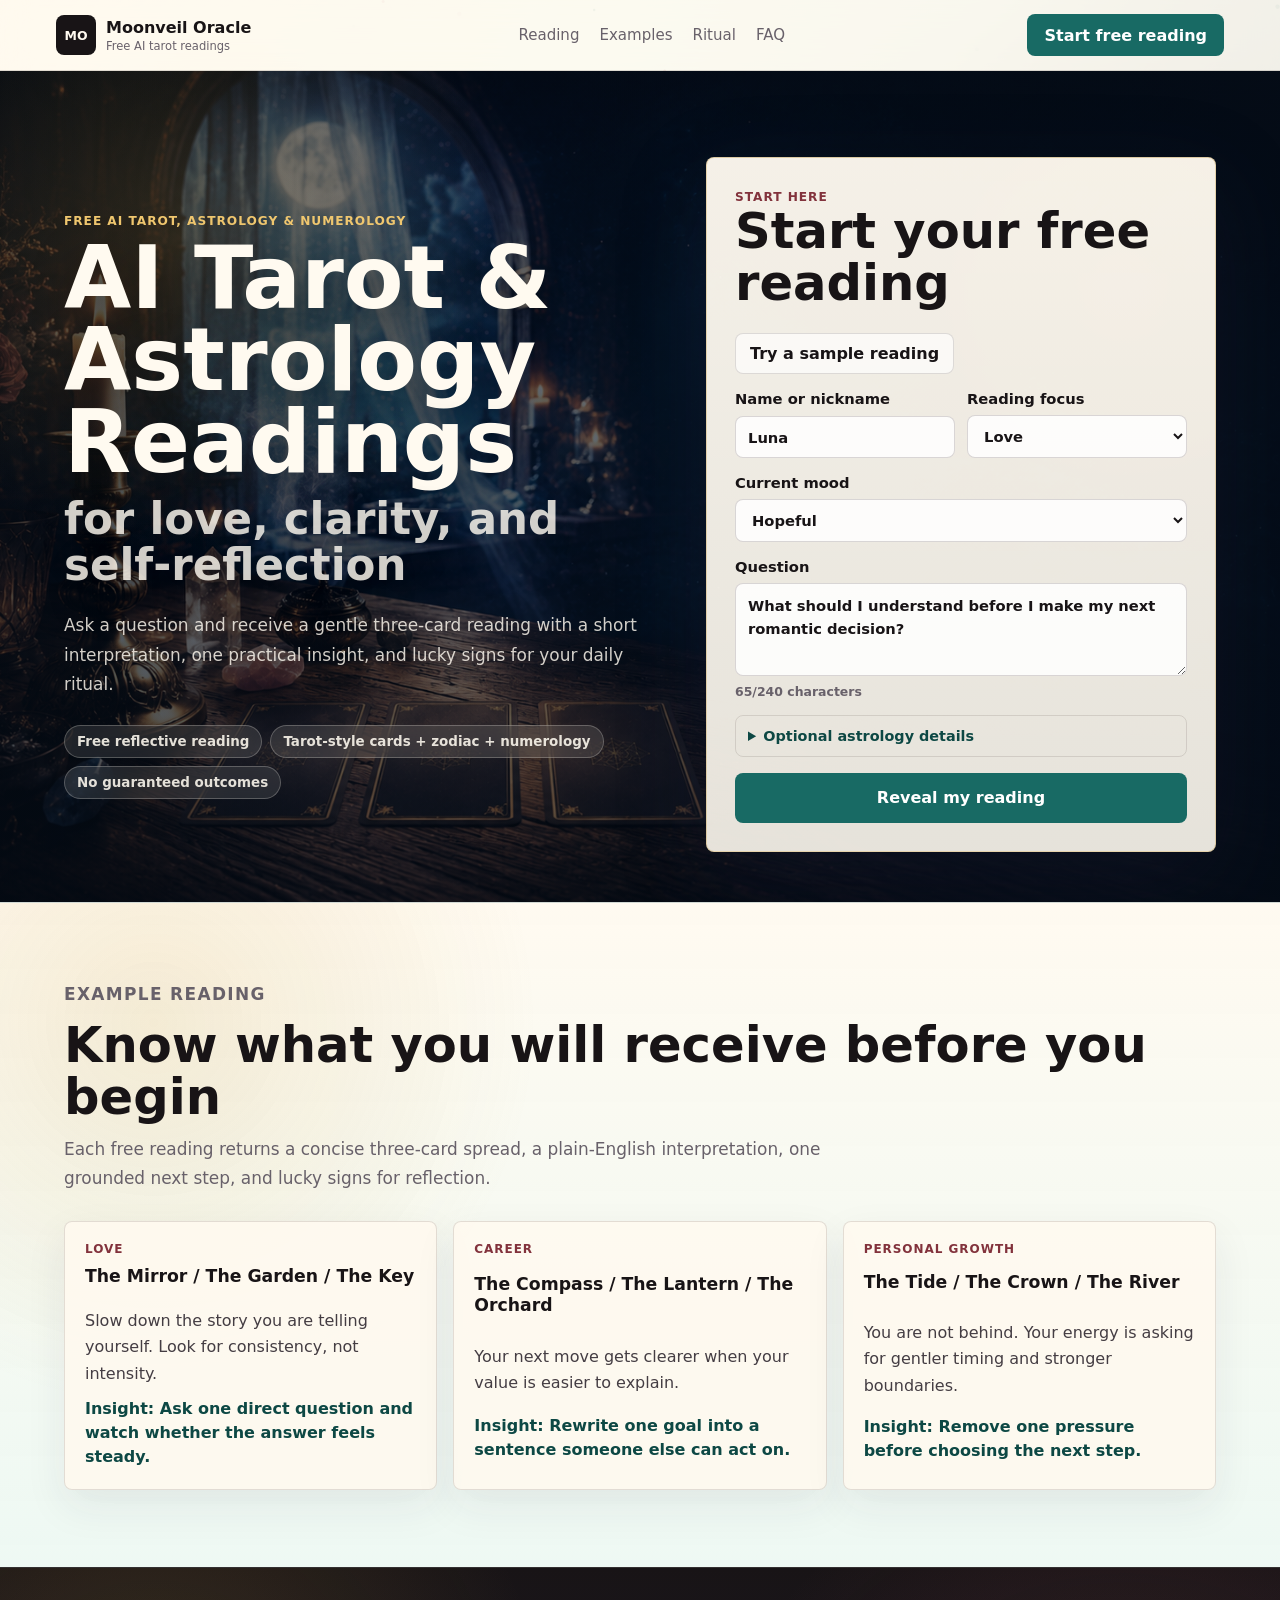
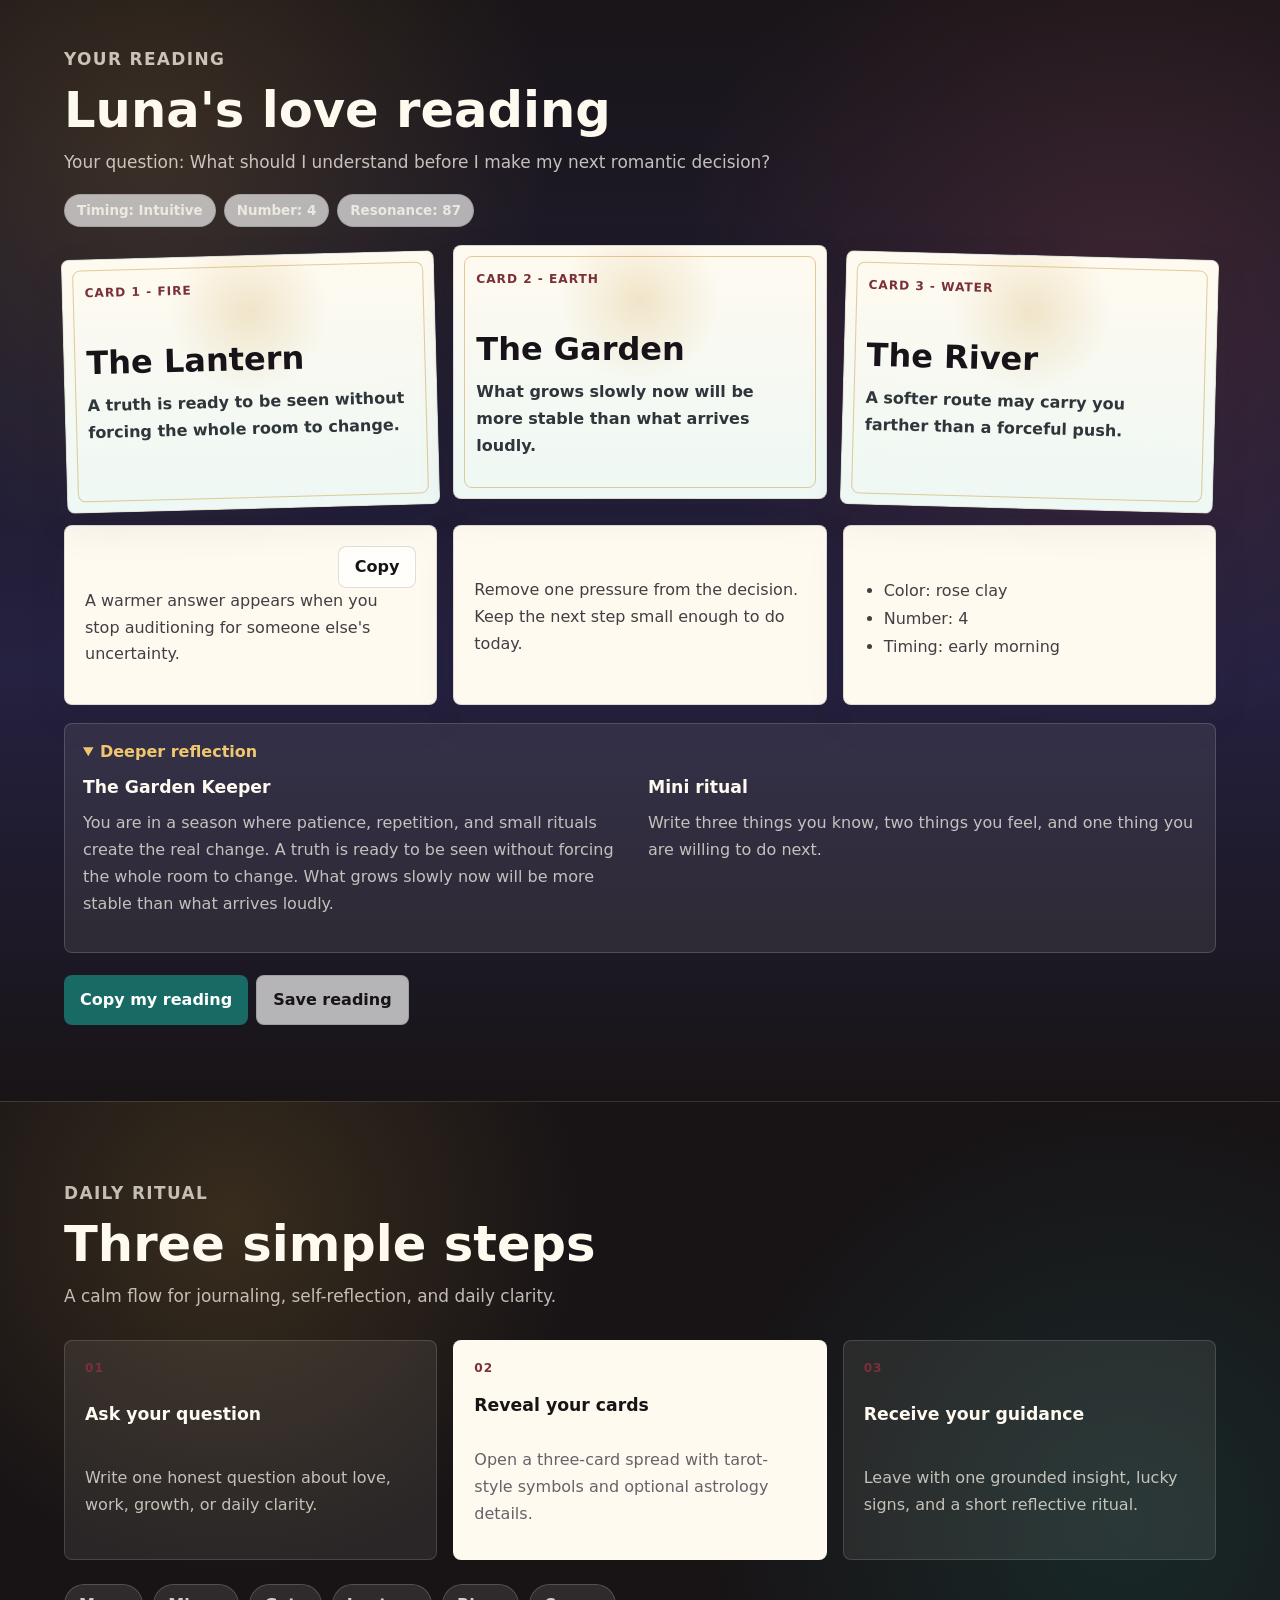
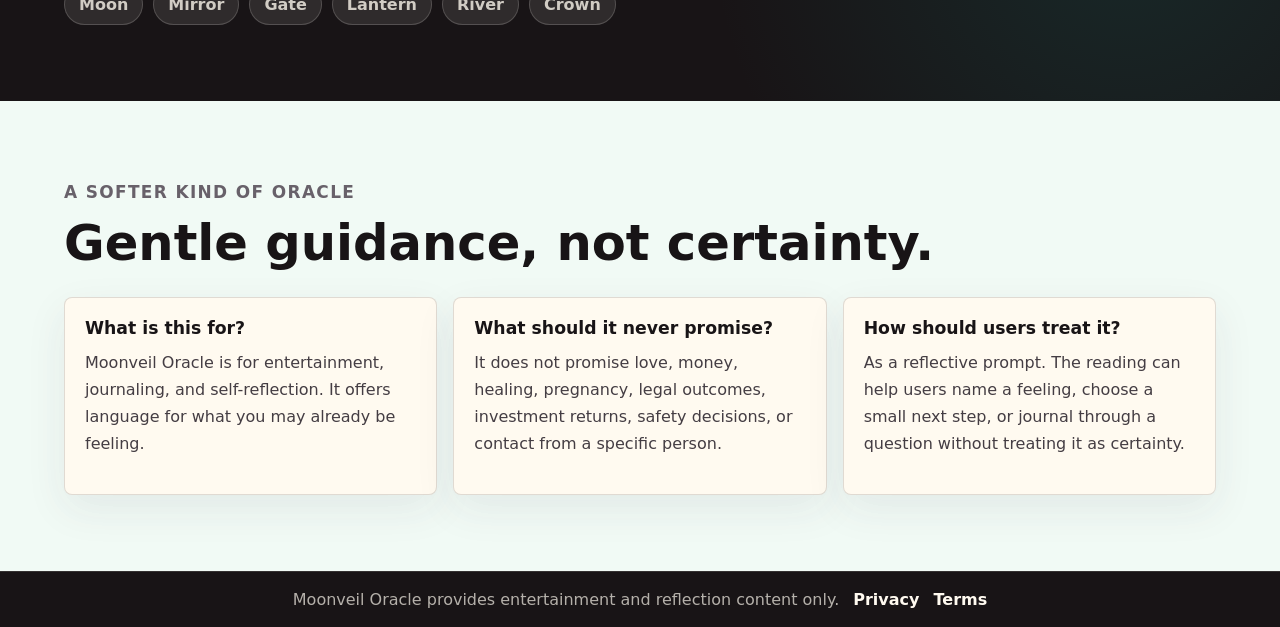
==== commit 9f3c734b: "Add files via upload" ====
--- a/index.html
+++ b/index.html
@@ -64,6 +64,15 @@
         ]
       }
     </script>
+    <!-- Google tag (gtag.js) -->
+    <script async src="https://www.googletagmanager.com/gtag/js?id=G-HP0TP02SXQ"></script>
+    <script>
+      window.dataLayer = window.dataLayer || [];
+      function gtag(){dataLayer.push(arguments);}
+      gtag('js', new Date());
+
+      gtag('config', 'G-HP0TP02SXQ');
+    </script>
     <link rel="stylesheet" href="styles.css" />
   </head>
   <body>
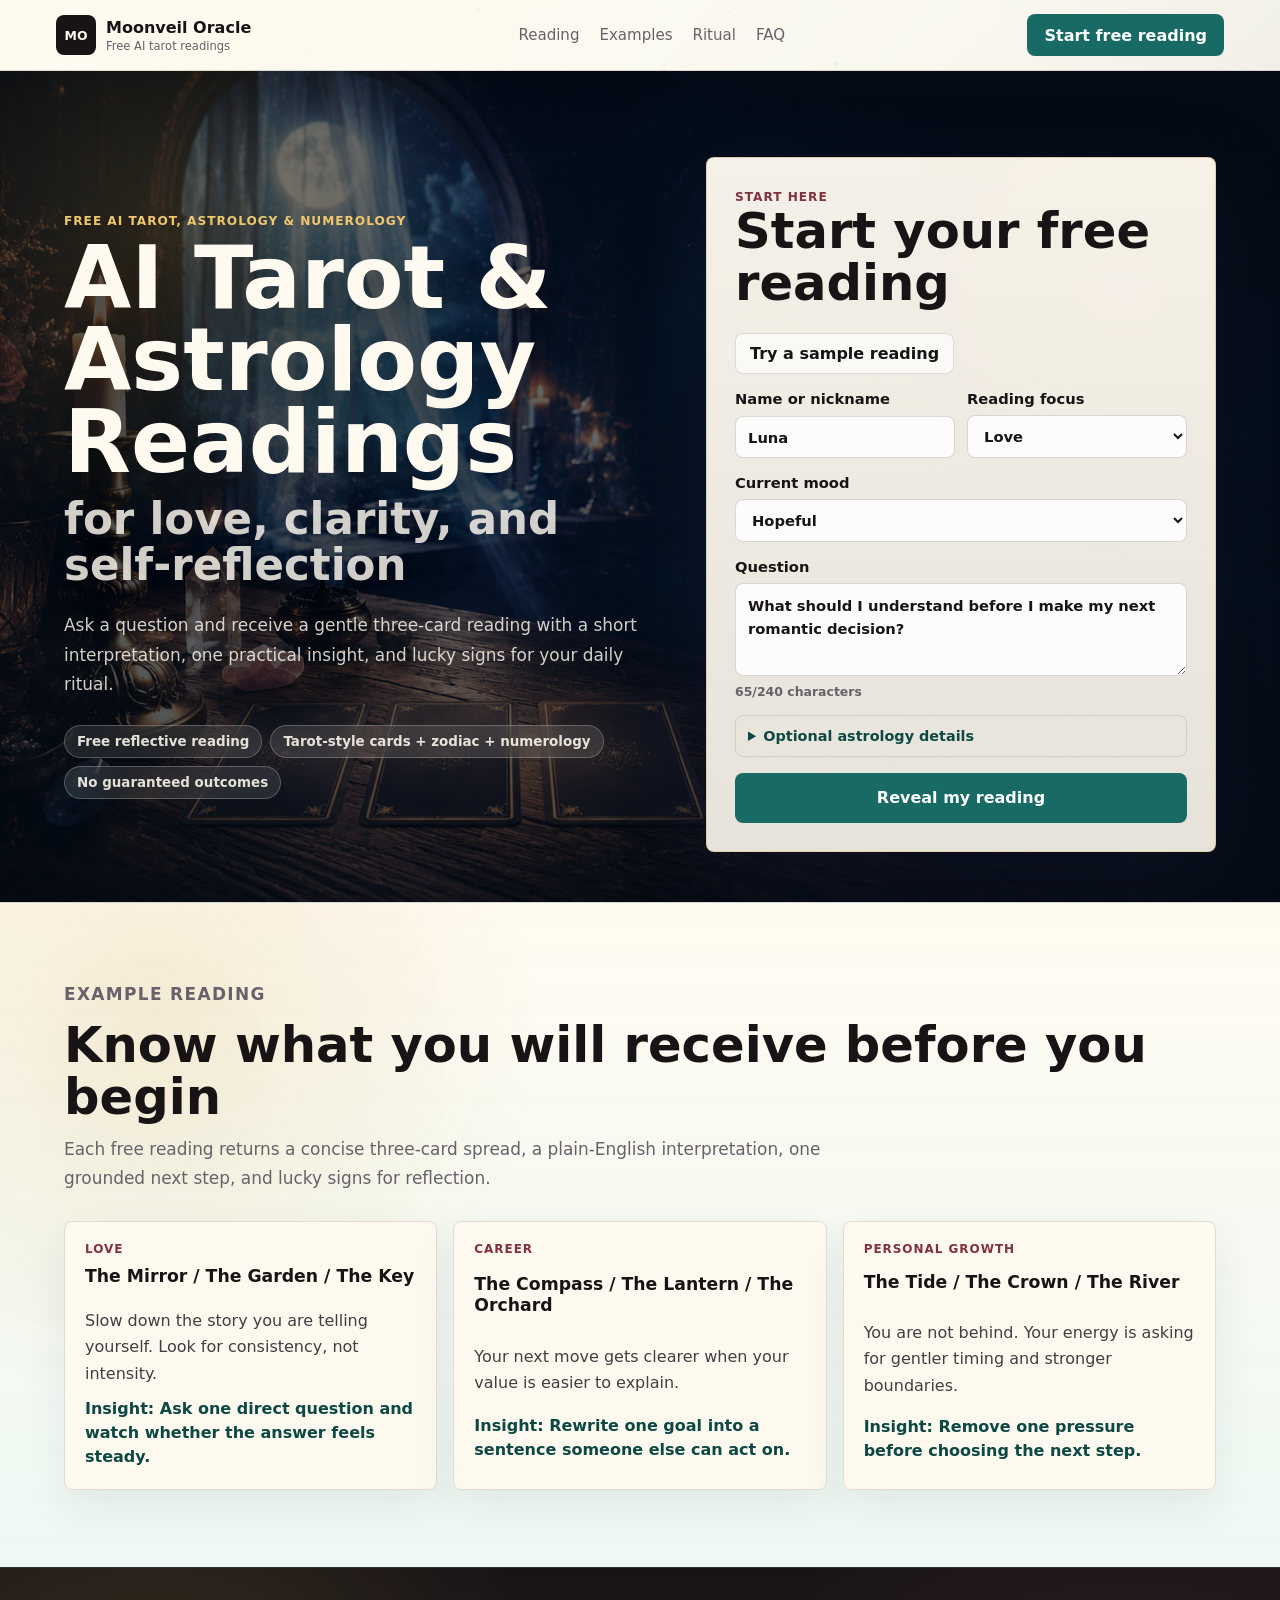
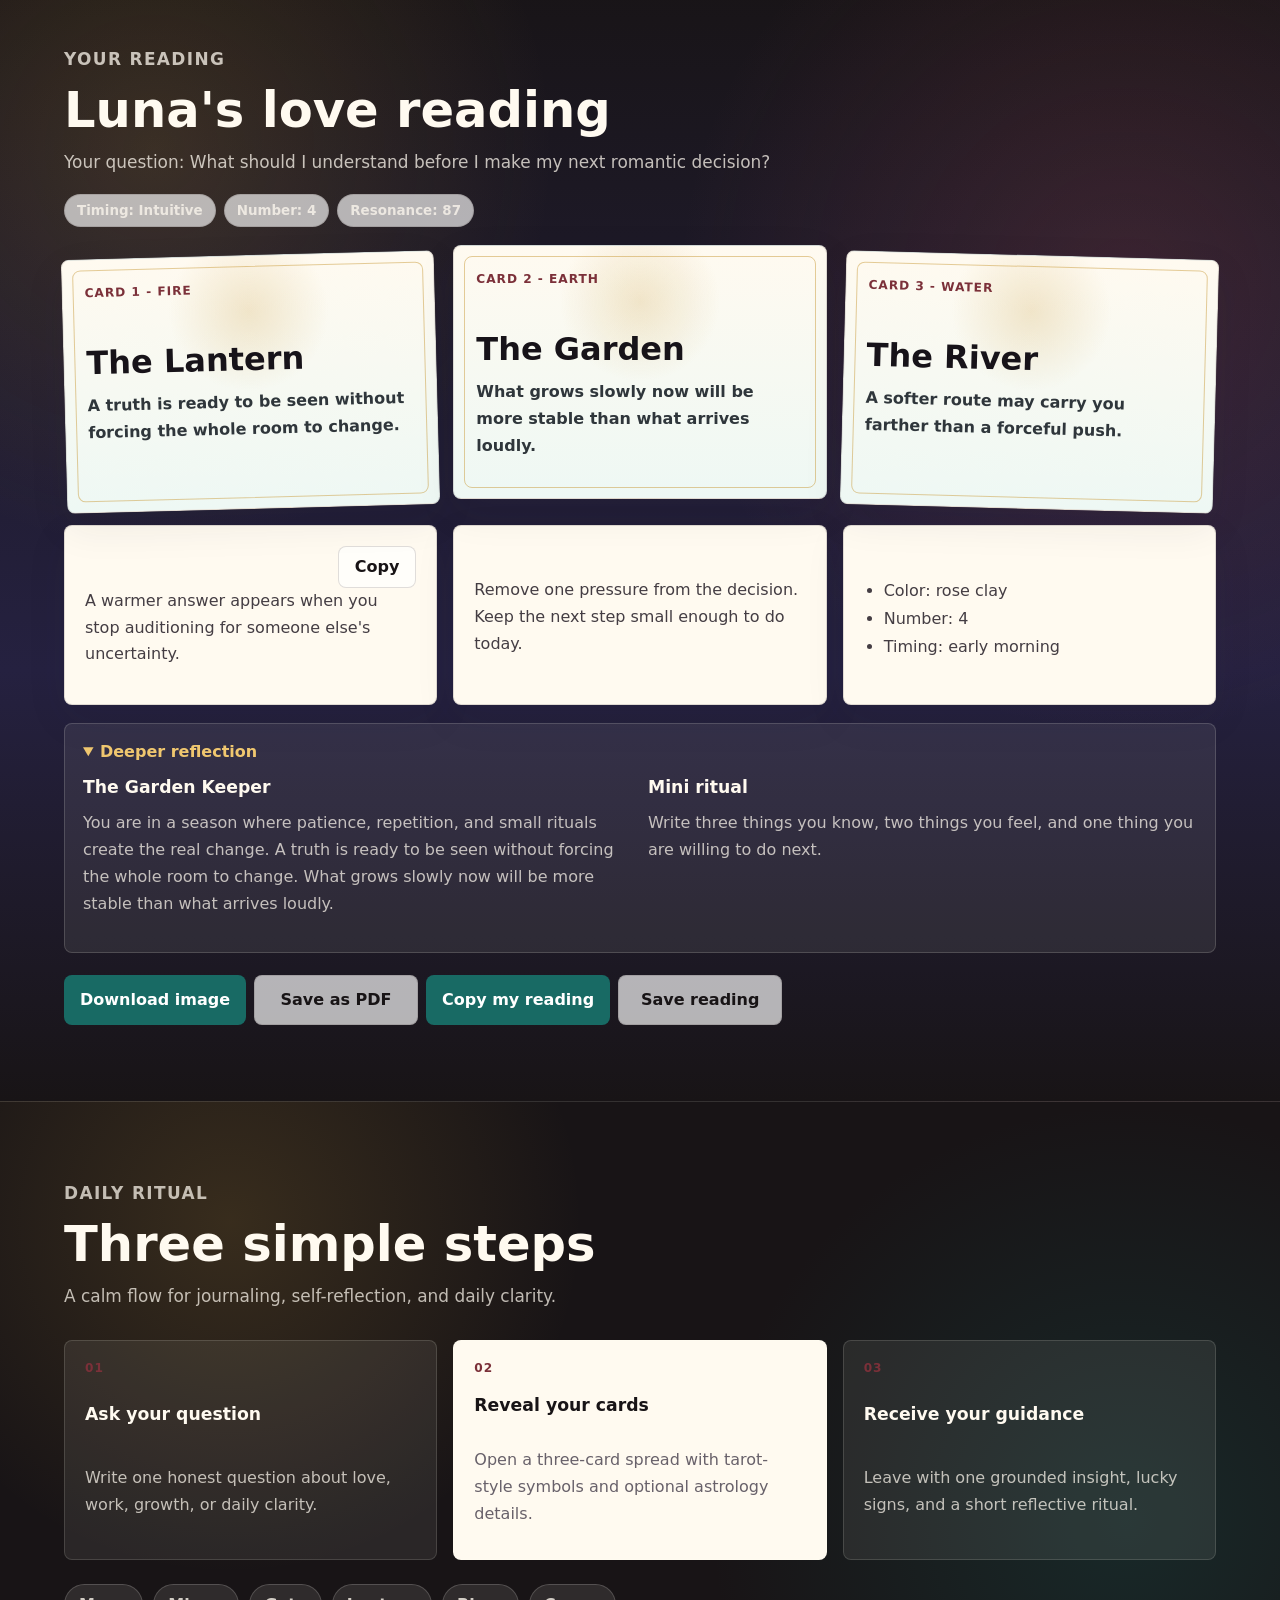
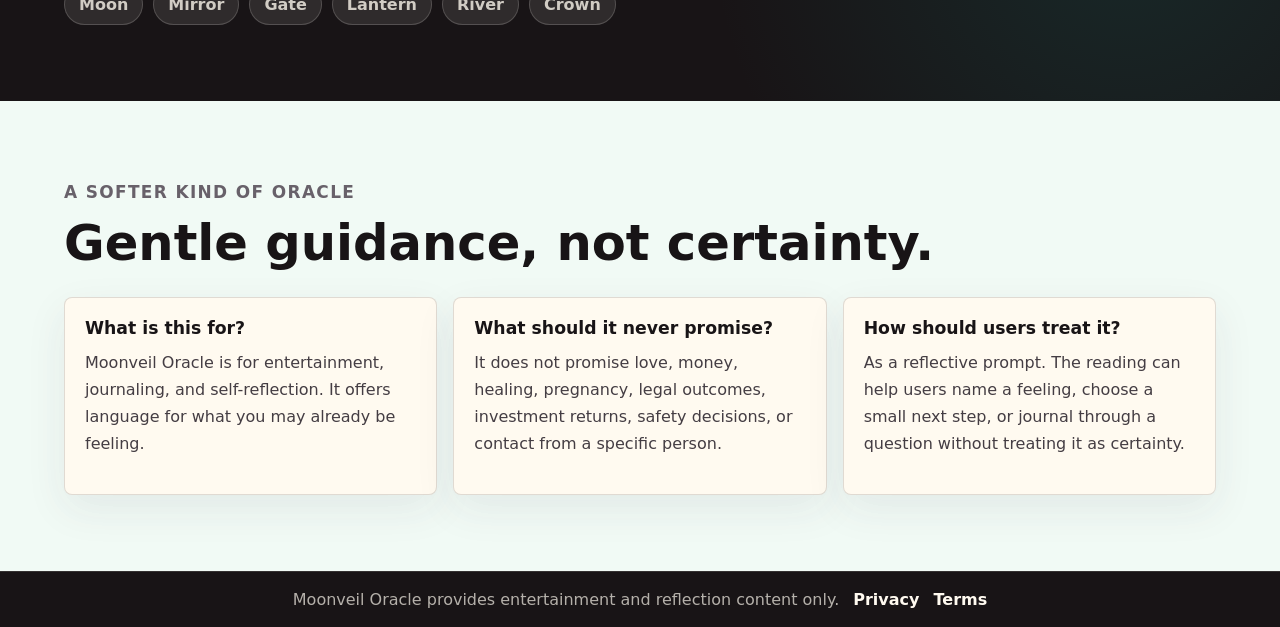
==== commit 61147595: "Add files via upload" ====
--- a/index.html
+++ b/index.html
@@ -323,6 +323,8 @@
           </details>
 
           <div class="action-row">
+            <button class="primary-button" type="button" id="downloadImageButton">Download image</button>
+            <button class="ghost-button" type="button" id="downloadPdfButton">Save as PDF</button>
             <button class="primary-button" type="button" id="copyReadingButton">Copy my reading</button>
             <button class="ghost-button" type="button" id="saveReadingButton">Save reading</button>
           </div>
--- a/styles.css
+++ b/styles.css
@@ -808,6 +808,11 @@
   max-width: 1220px;
 }
 
+.action-row .primary-button,
+.action-row .ghost-button {
+  min-width: 164px;
+}
+
 .deeper-reflection {
   background: rgba(255, 250, 240, 0.08);
   border: 1px solid rgba(255, 250, 240, 0.16);
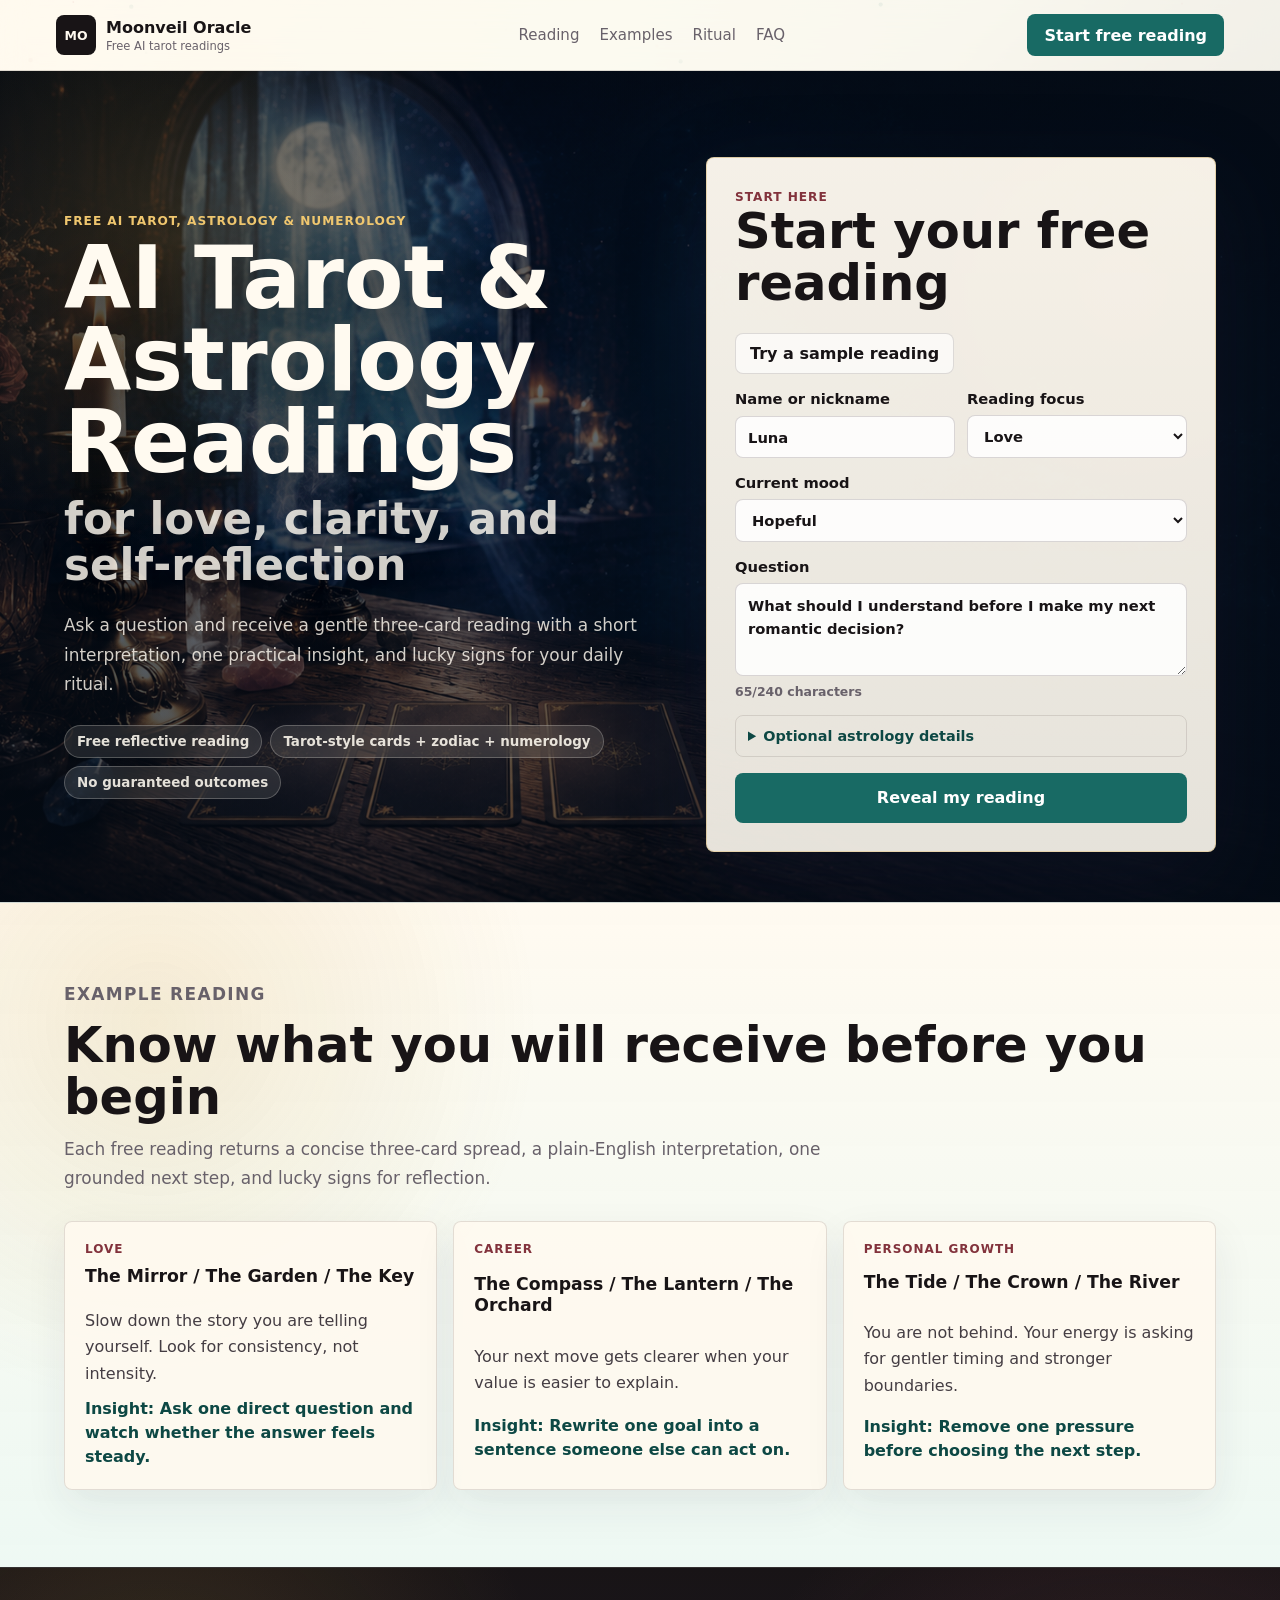
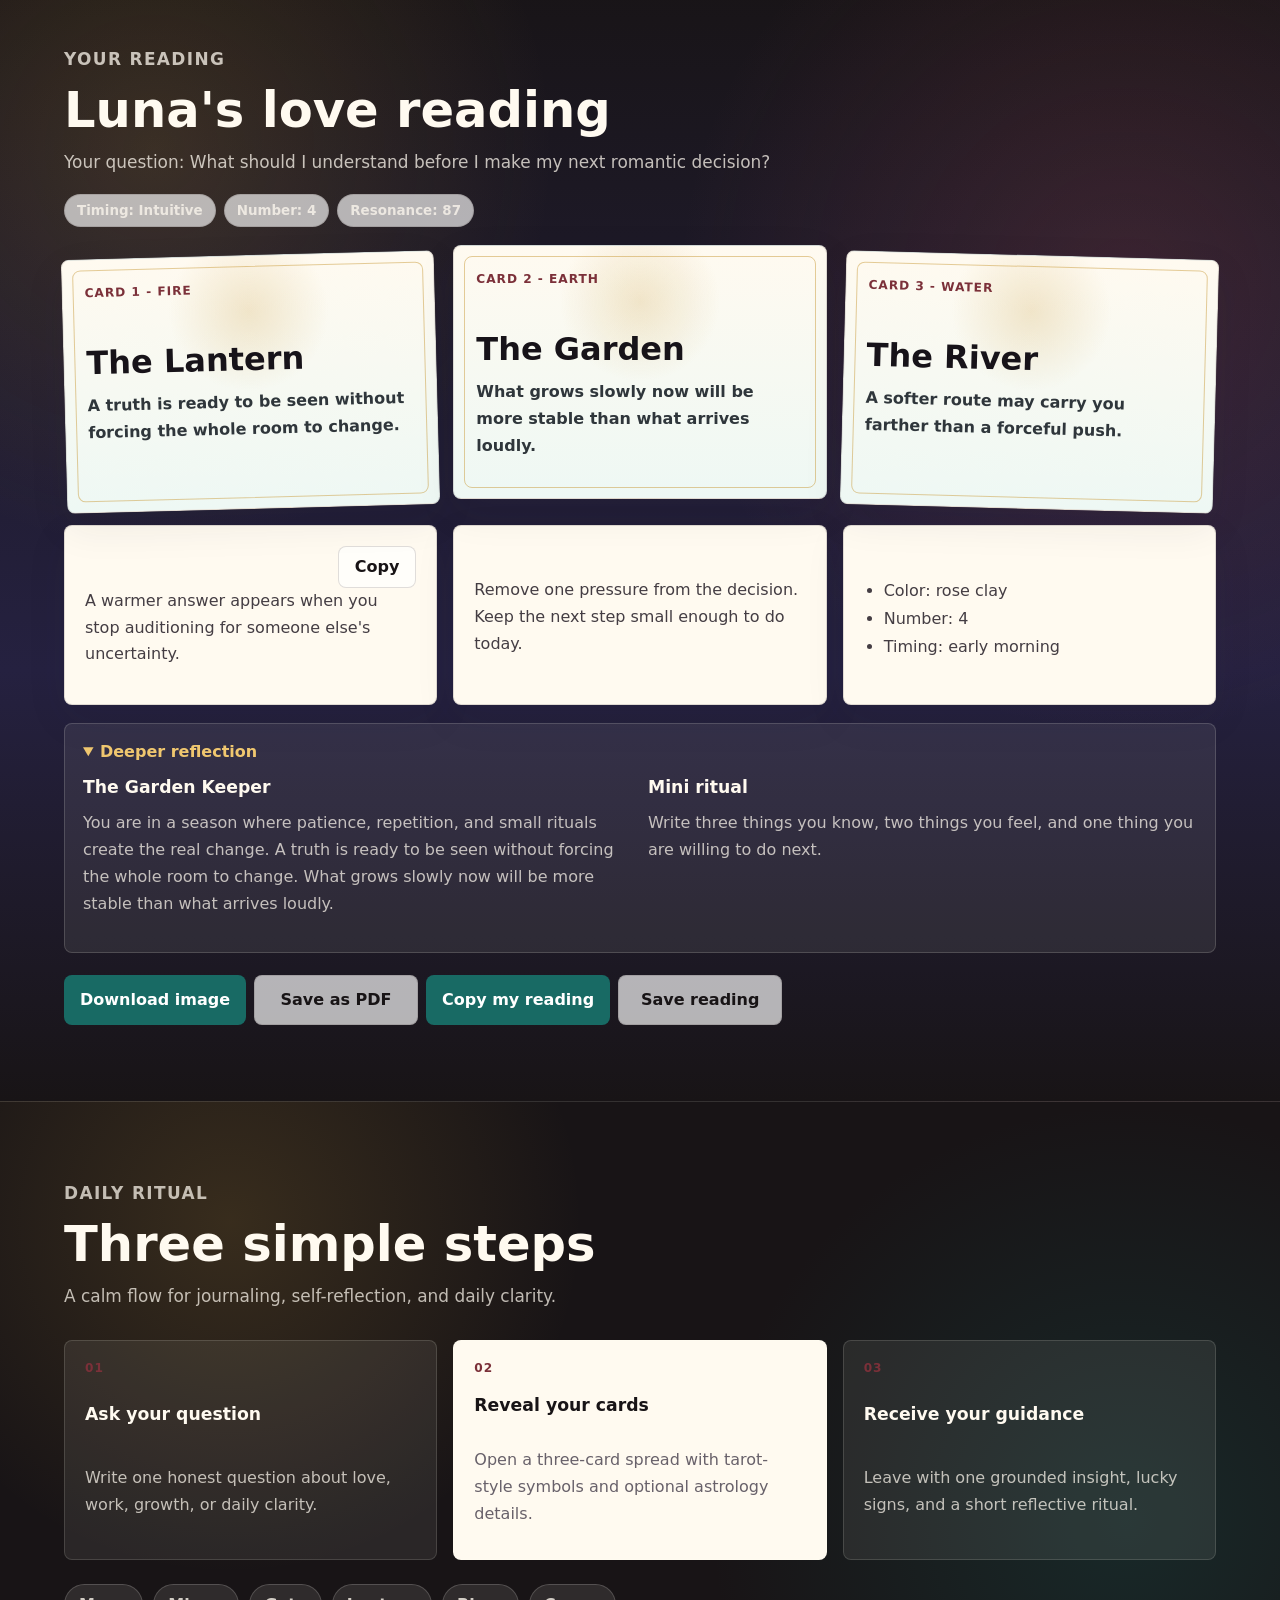
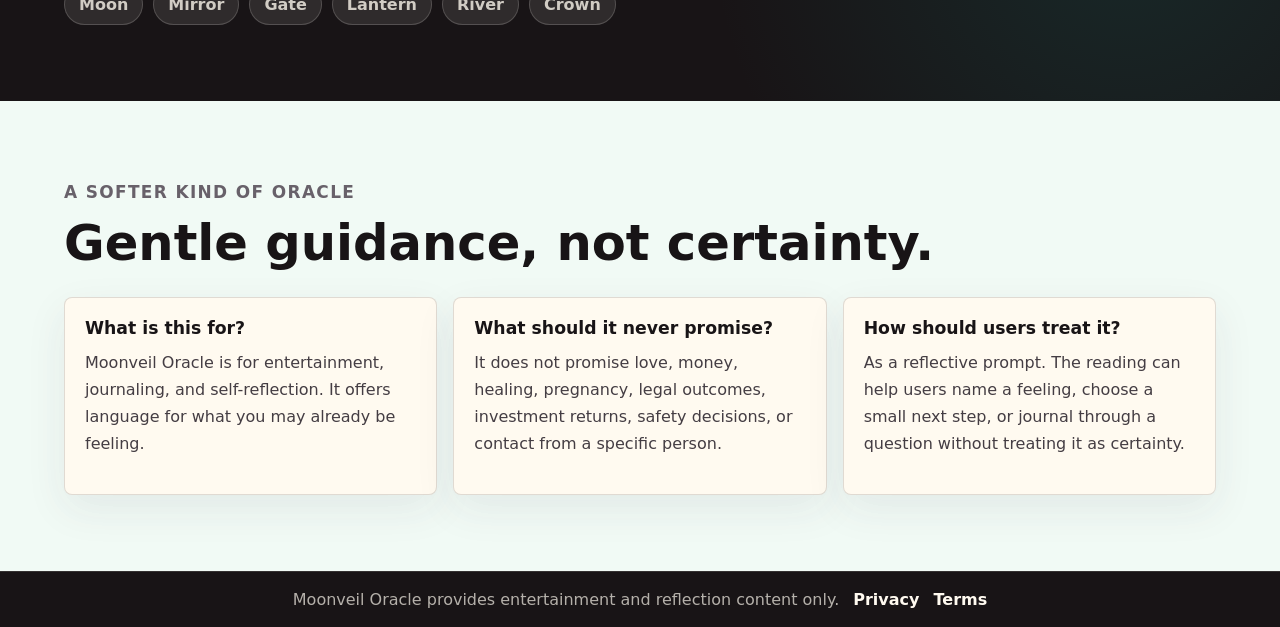
==== commit c1f48d80: "Add files via upload" ====
--- a/index.html
+++ b/index.html
@@ -425,6 +425,6 @@
     </div>
 
     <div class="toast" id="toast" role="status" aria-live="polite">Saved</div>
-    <script src="app.js"></script>
+    <script src="app.js?v=20260510-report-layout-2"></script>
   </body>
 </html>
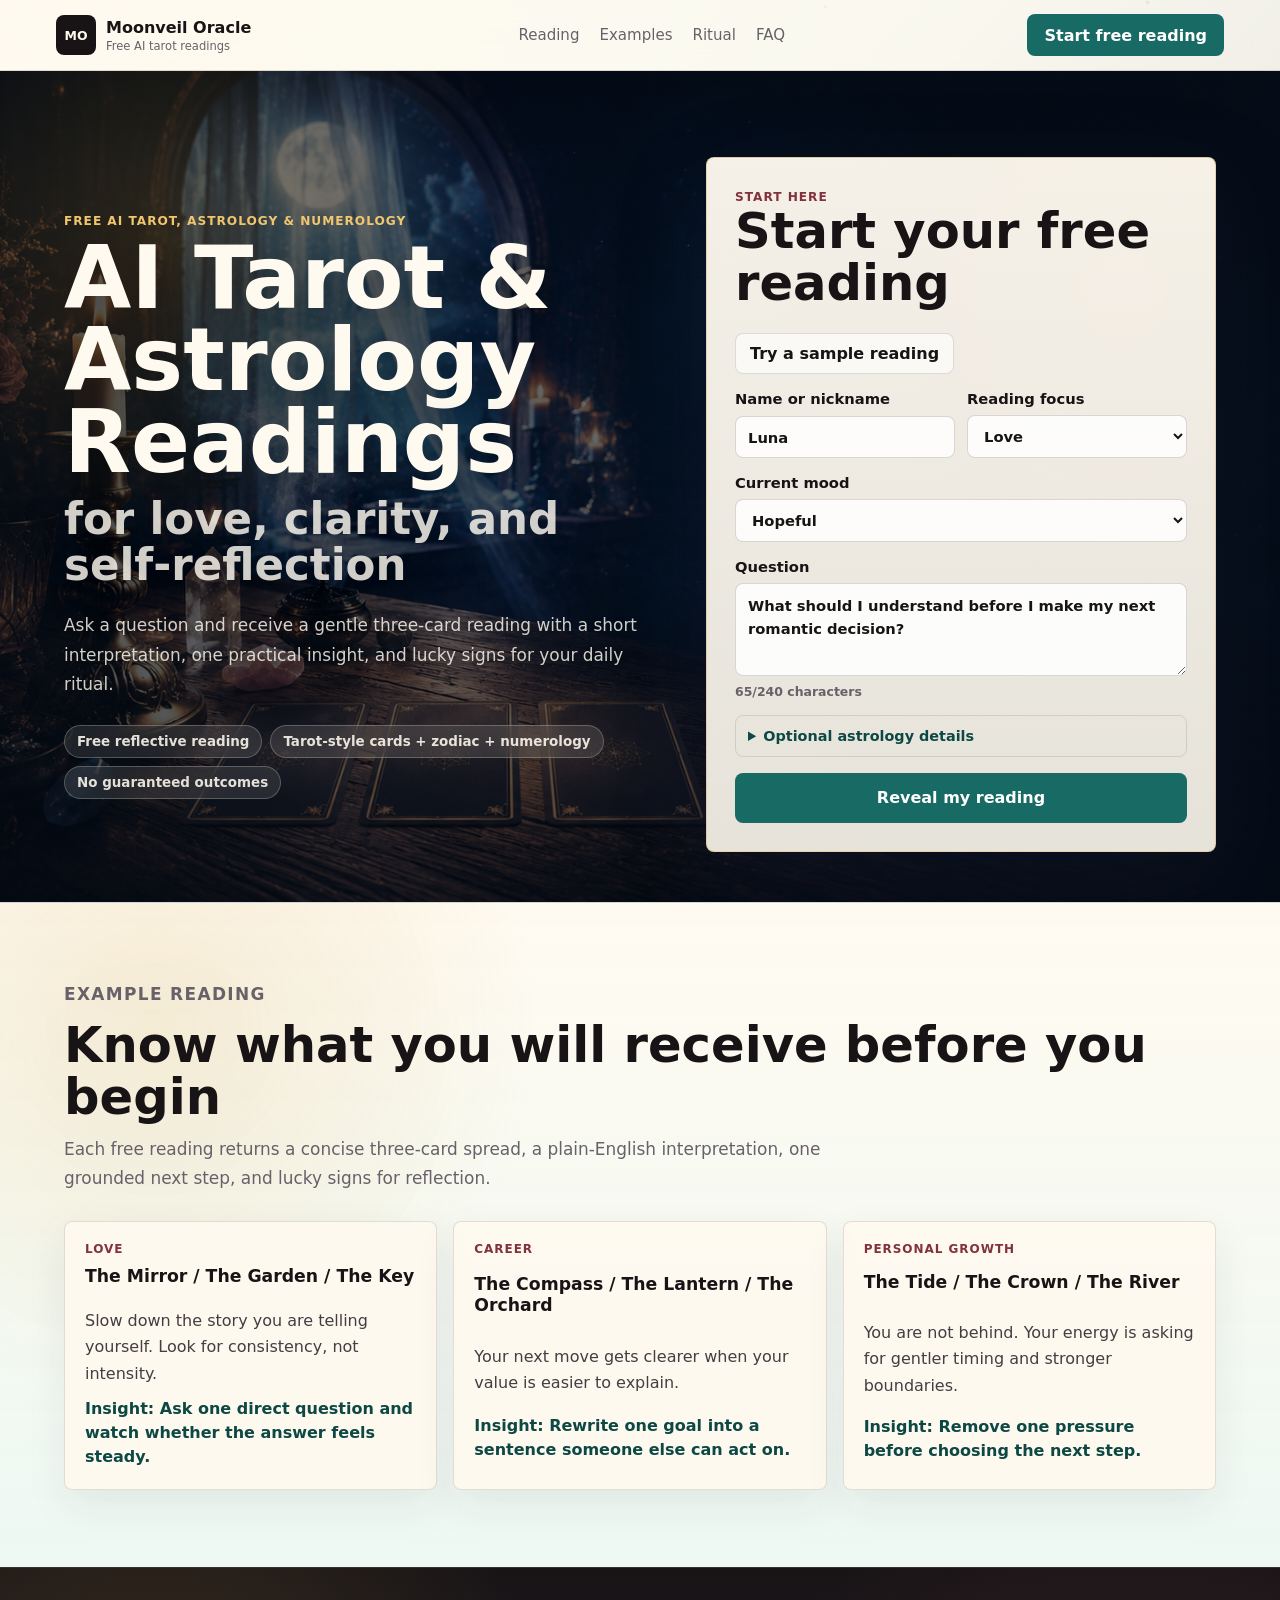
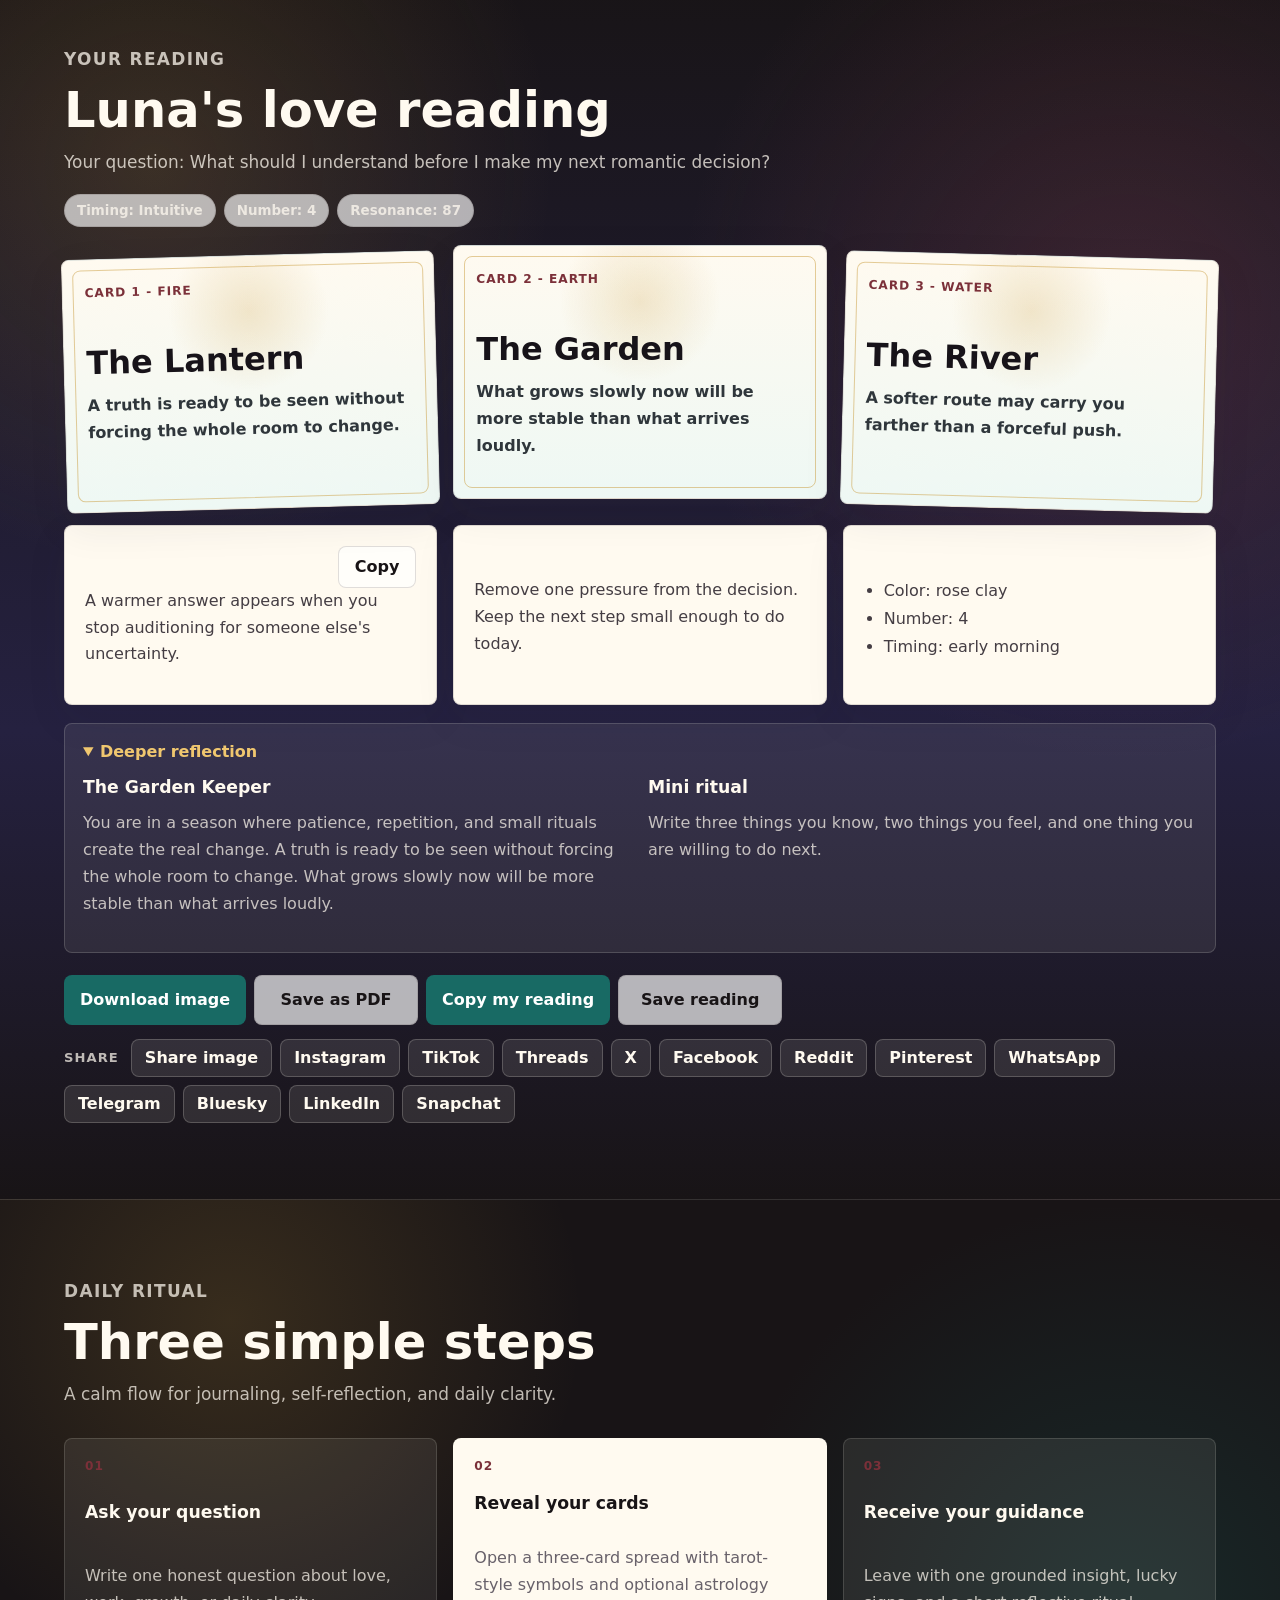
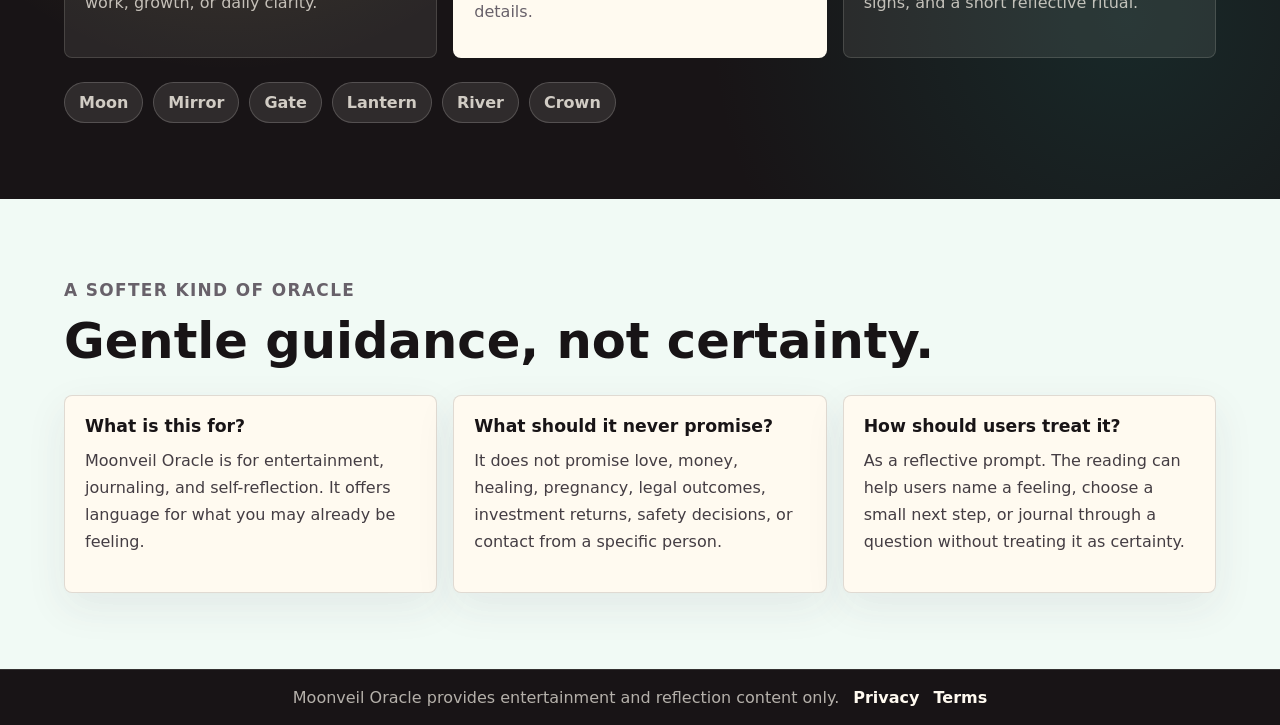
==== commit 9c7fc168: "Add files via upload" ====
--- a/index.html
+++ b/index.html
@@ -328,6 +328,23 @@
             <button class="primary-button" type="button" id="copyReadingButton">Copy my reading</button>
             <button class="ghost-button" type="button" id="saveReadingButton">Save reading</button>
           </div>
+
+          <div class="share-panel" aria-label="Share reading">
+            <span>Share</span>
+            <button class="ghost-button" type="button" id="shareImageButton">Share image</button>
+            <button class="ghost-button" type="button" data-share-platform="instagram">Instagram</button>
+            <button class="ghost-button" type="button" data-share-platform="tiktok">TikTok</button>
+            <button class="ghost-button" type="button" data-share-platform="threads">Threads</button>
+            <button class="ghost-button" type="button" data-share-platform="x">X</button>
+            <button class="ghost-button" type="button" data-share-platform="facebook">Facebook</button>
+            <button class="ghost-button" type="button" data-share-platform="reddit">Reddit</button>
+            <button class="ghost-button" type="button" data-share-platform="pinterest">Pinterest</button>
+            <button class="ghost-button" type="button" data-share-platform="whatsapp">WhatsApp</button>
+            <button class="ghost-button" type="button" data-share-platform="telegram">Telegram</button>
+            <button class="ghost-button" type="button" data-share-platform="bluesky">Bluesky</button>
+            <button class="ghost-button" type="button" data-share-platform="linkedin">LinkedIn</button>
+            <button class="ghost-button" type="button" data-share-platform="snapchat">Snapchat</button>
+          </div>
         </section>
 
         <section class="ritual-band" id="rituals">
@@ -425,6 +442,6 @@
     </div>
 
     <div class="toast" id="toast" role="status" aria-live="polite">Saved</div>
-    <script src="app.js?v=20260510-report-layout-2"></script>
+    <script src="app.js?v=20260510-share-events"></script>
   </body>
 </html>
--- a/styles.css
+++ b/styles.css
@@ -813,6 +813,36 @@
   min-width: 164px;
 }
 
+.share-panel {
+  align-items: center;
+  display: flex;
+  flex-wrap: wrap;
+  gap: 8px;
+  margin: 14px auto 0;
+  max-width: 1220px;
+}
+
+.share-panel > span {
+  color: rgba(255, 250, 240, 0.72);
+  font-size: 0.82rem;
+  font-weight: 900;
+  letter-spacing: 0.08em;
+  margin-right: 4px;
+  text-transform: uppercase;
+}
+
+.share-panel .ghost-button {
+  background: rgba(255, 250, 240, 0.1);
+  border-color: rgba(255, 250, 240, 0.2);
+  color: #fffaf0;
+  min-height: 38px;
+  padding: 0 13px;
+}
+
+.share-panel .ghost-button:hover {
+  background: rgba(255, 250, 240, 0.18);
+}
+
 .deeper-reflection {
   background: rgba(255, 250, 240, 0.08);
   border: 1px solid rgba(255, 250, 240, 0.16);
@@ -1299,6 +1329,10 @@
     width: 100%;
   }
 
+  .share-panel > span {
+    width: 100%;
+  }
+
   h1 {
     font-size: 3rem;
     line-height: 0.95;
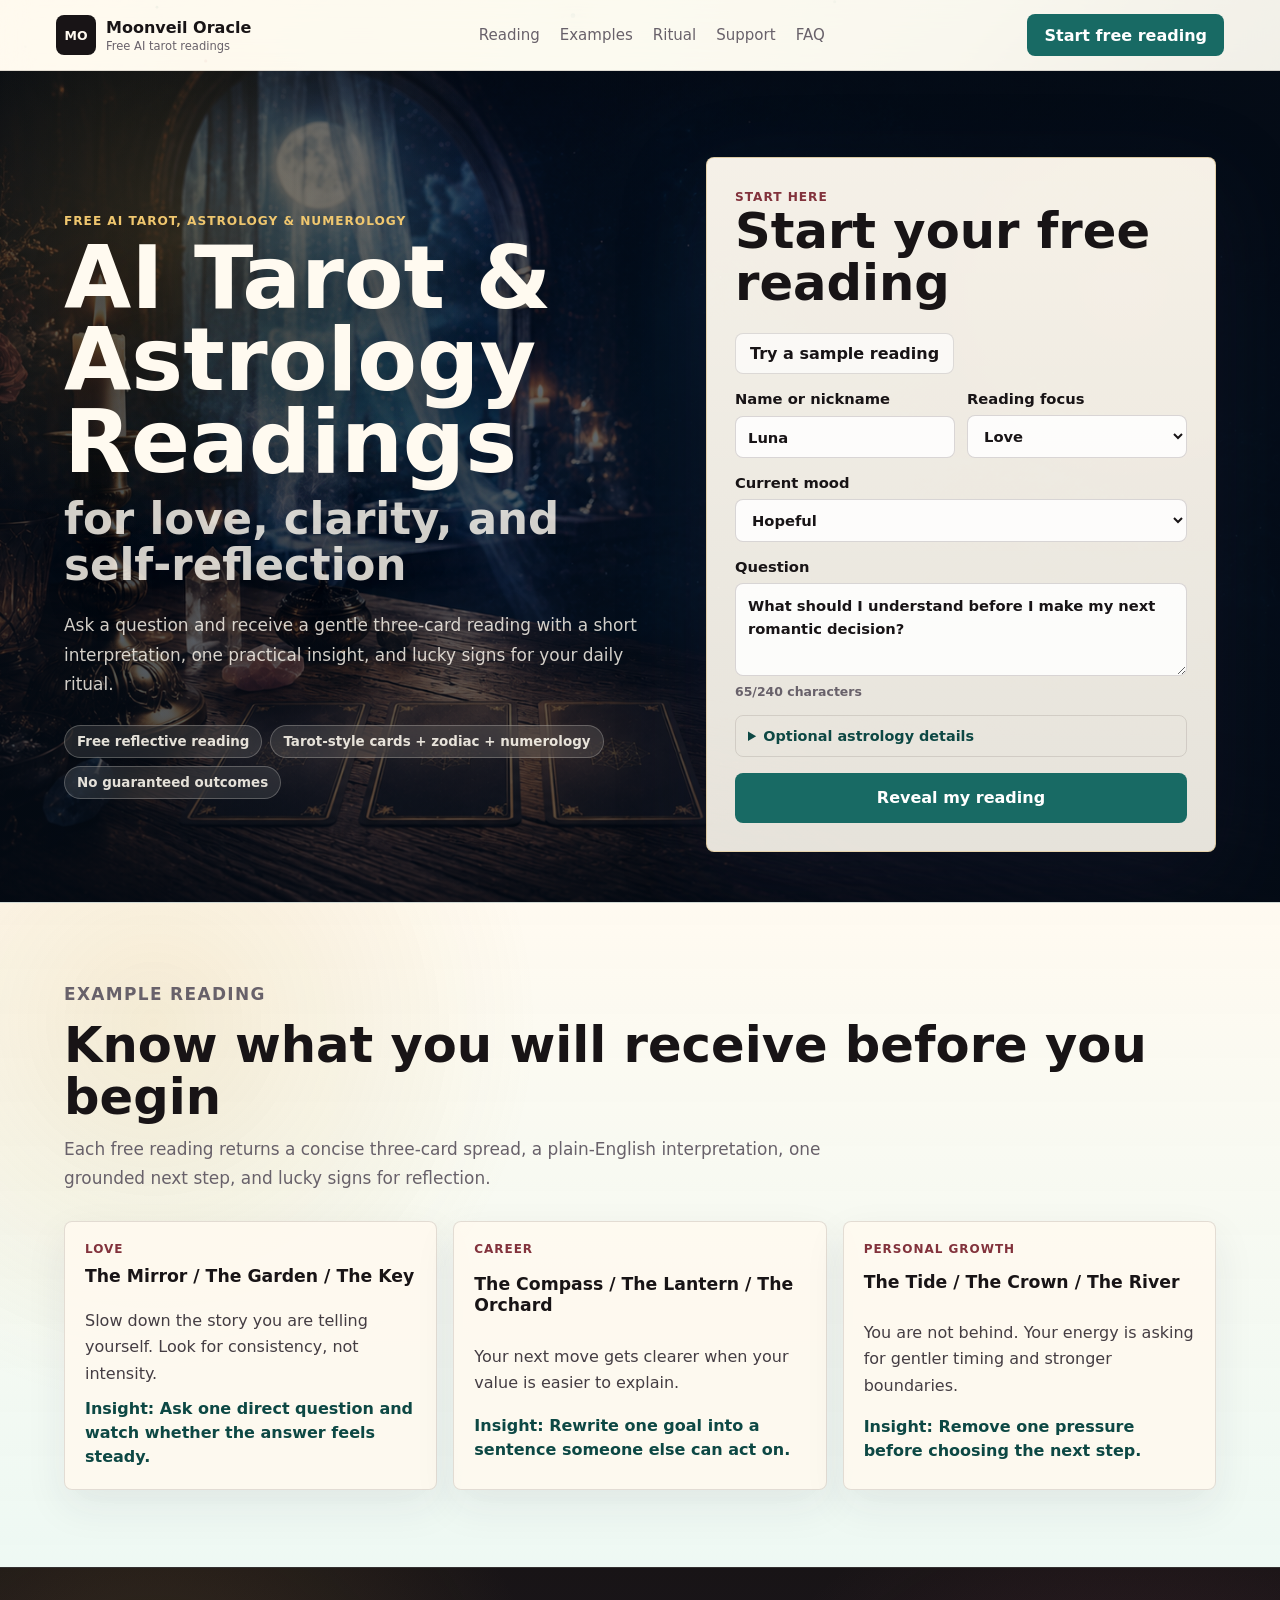
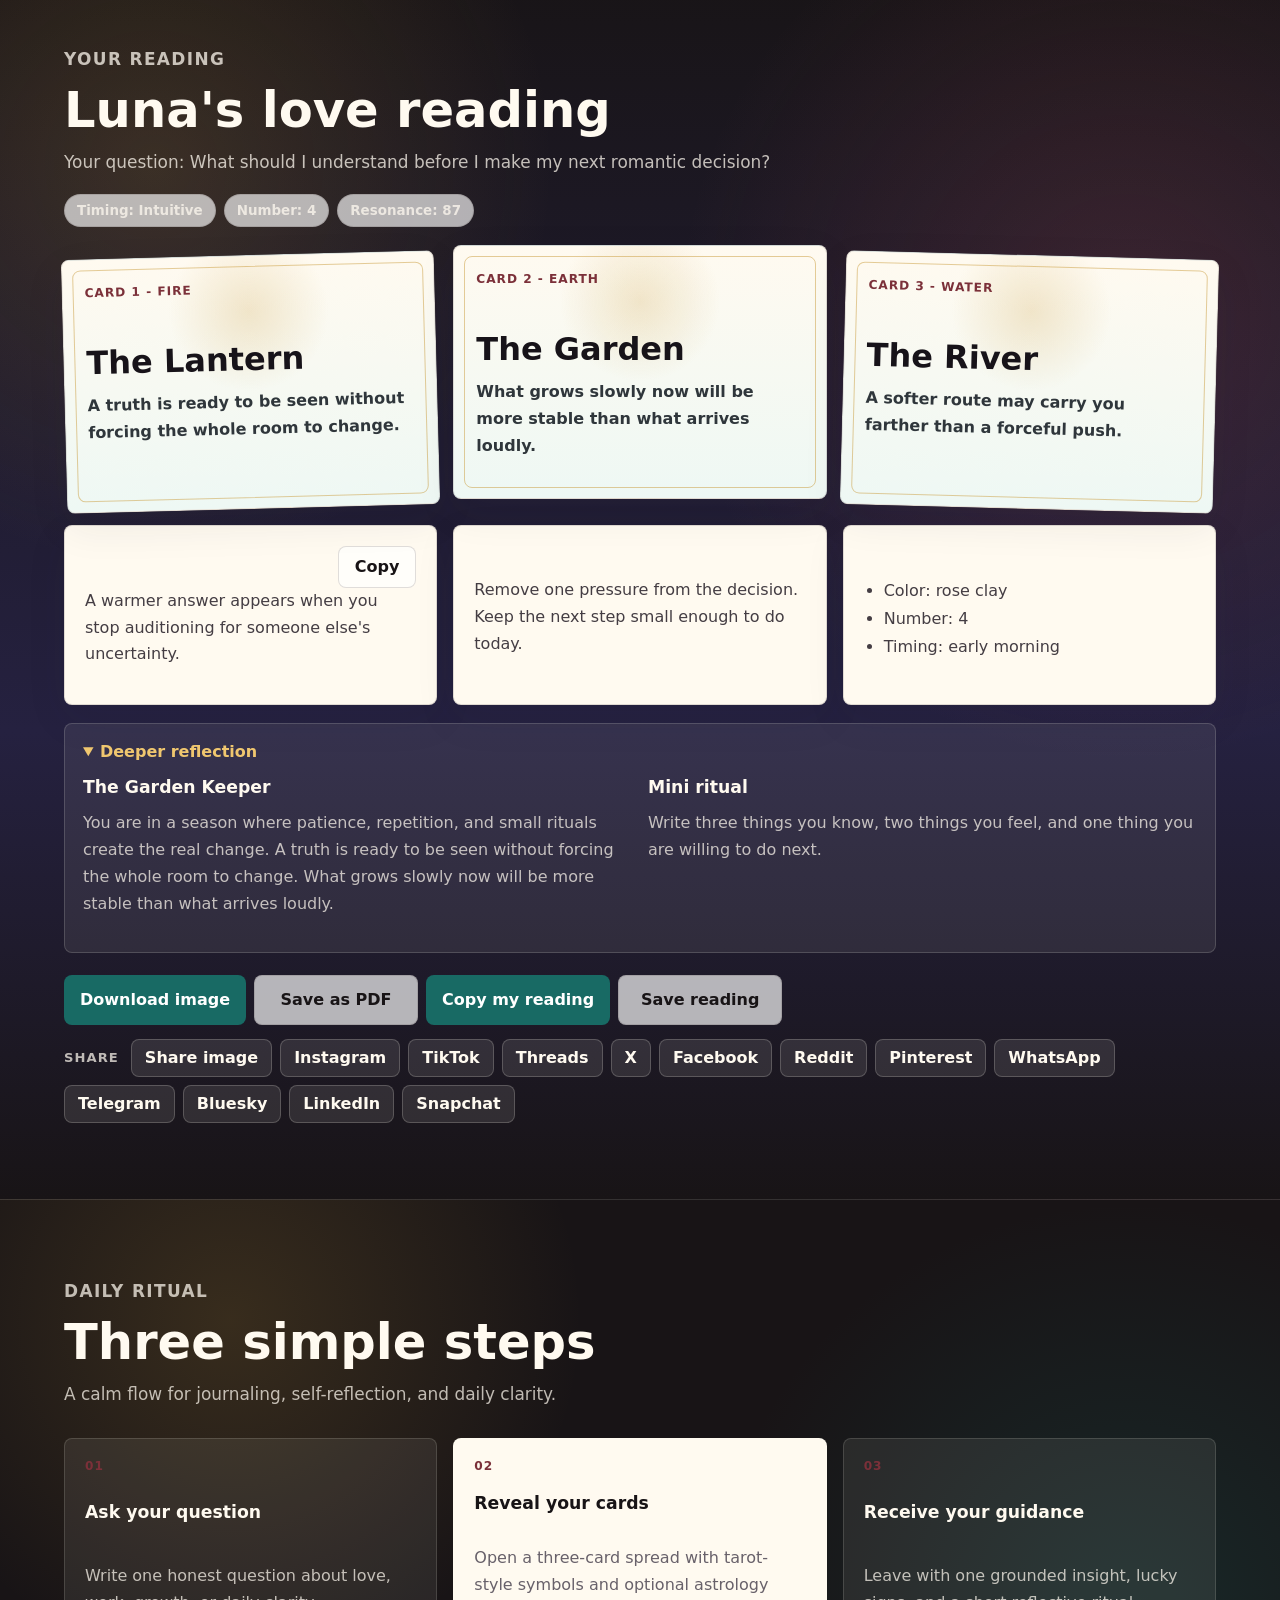
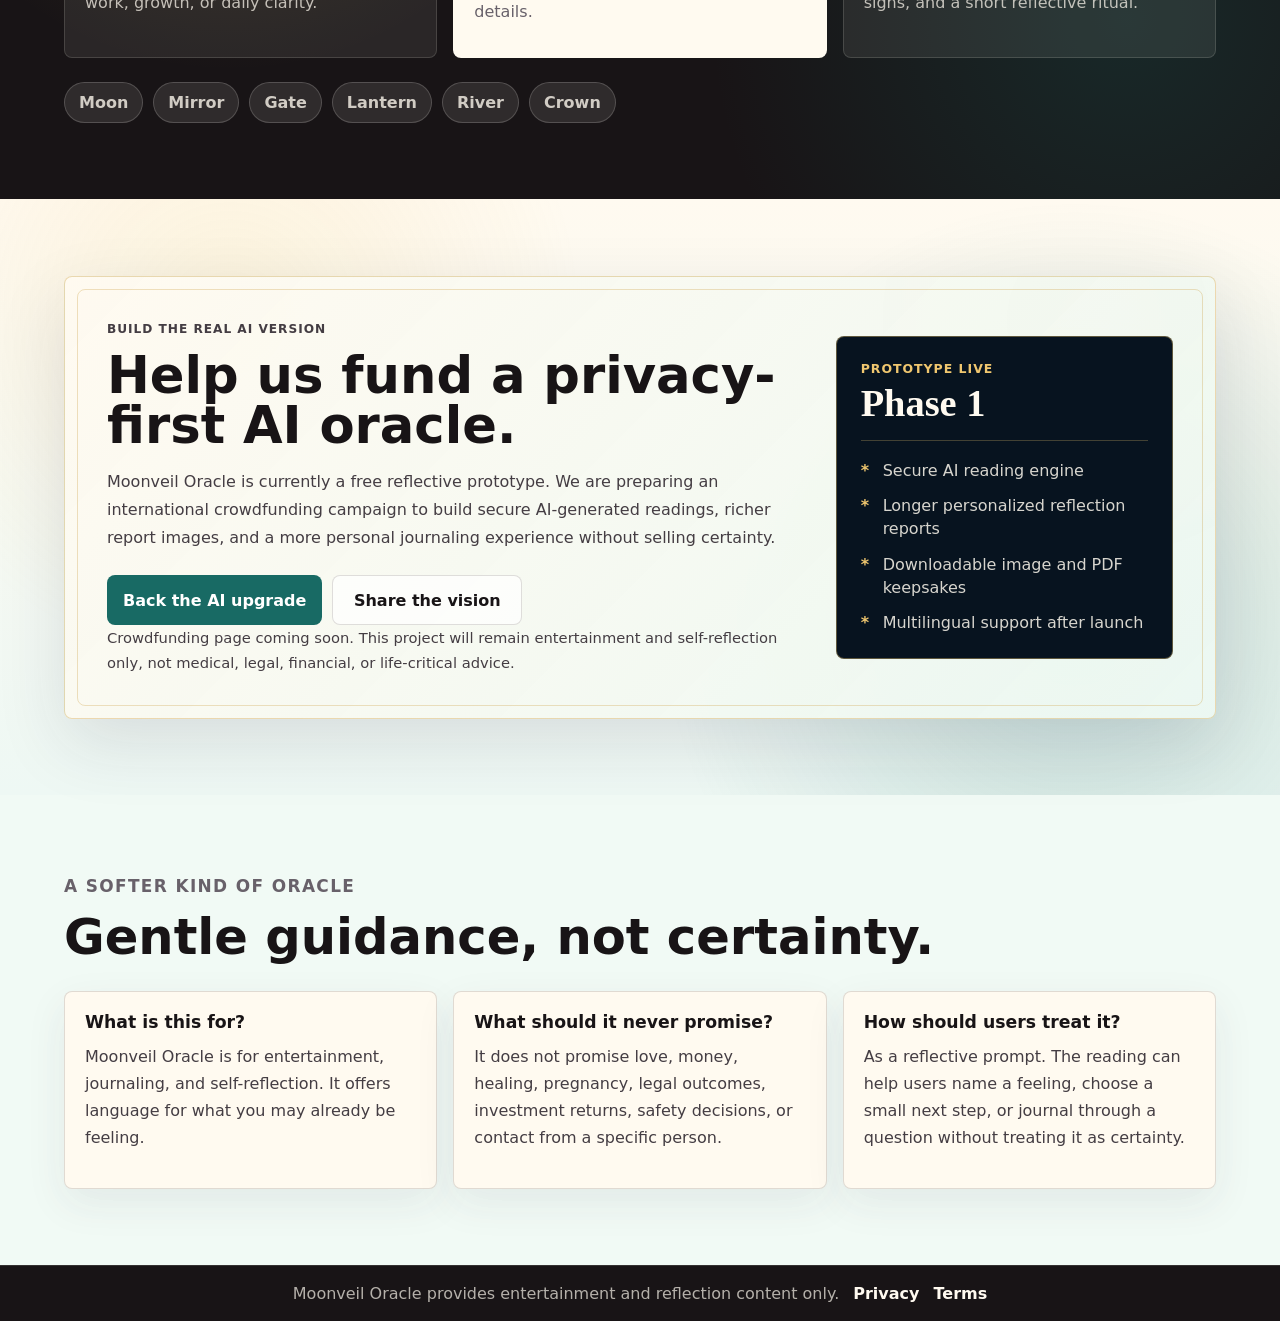
==== commit b0d39719: "Add files via upload" ====
--- a/index.html
+++ b/index.html
@@ -91,6 +91,7 @@
           <a href="#reading">Reading</a>
           <a href="#examples">Examples</a>
           <a href="#rituals">Ritual</a>
+          <a href="#support">Support</a>
           <a href="#faq">FAQ</a>
         </nav>
         <a class="topbar-cta" href="#reading">Start free reading</a>
@@ -384,6 +385,45 @@
           </div>
         </section>
 
+        <section class="funding-band" id="support">
+          <div class="funding-card">
+            <div class="funding-copy">
+              <p class="eyebrow">Build the real AI version</p>
+              <h2>Help us fund a privacy-first AI oracle.</h2>
+              <p>
+                Moonveil Oracle is currently a free reflective prototype. We are preparing an
+                international crowdfunding campaign to build secure AI-generated readings, richer
+                report images, and a more personal journaling experience without selling certainty.
+              </p>
+              <div class="funding-actions">
+                <button class="primary-button" type="button" data-crowdfunding-action="interest">
+                  Back the AI upgrade
+                </button>
+                <button class="ghost-button" type="button" data-crowdfunding-action="share">
+                  Share the vision
+                </button>
+              </div>
+              <p class="funding-note">
+                Crowdfunding page coming soon. This project will remain entertainment and
+                self-reflection only, not medical, legal, financial, or life-critical advice.
+              </p>
+            </div>
+
+            <div class="funding-roadmap" aria-label="Crowdfunding roadmap">
+              <div class="funding-meter">
+                <span>Prototype live</span>
+                <strong>Phase 1</strong>
+              </div>
+              <ul>
+                <li>Secure AI reading engine</li>
+                <li>Longer personalized reflection reports</li>
+                <li>Downloadable image and PDF keepsakes</li>
+                <li>Multilingual support after launch</li>
+              </ul>
+            </div>
+          </div>
+        </section>
+
         <section class="content-band" id="faq">
           <div class="section-heading">
             <p class="eyebrow">A softer kind of oracle</p>
@@ -442,6 +482,6 @@
     </div>
 
     <div class="toast" id="toast" role="status" aria-live="polite">Saved</div>
-    <script src="app.js?v=20260510-share-events"></script>
+    <script src="app.js?v=20260510-funding"></script>
   </body>
 </html>
--- a/styles.css
+++ b/styles.css
@@ -552,6 +552,7 @@
 .reading-band,
 .examples-band,
 .ritual-band,
+.funding-band,
 .content-band {
   padding: clamp(46px, 6vw, 86px) clamp(16px, 5vw, 64px);
 }
@@ -946,6 +947,134 @@
   color: rgba(255, 250, 240, 0.78);
   font-weight: 840;
   padding: 10px 14px;
+}
+
+.funding-band {
+  background:
+    radial-gradient(circle at 18% 20%, rgba(240, 199, 111, 0.16), transparent 22rem),
+    radial-gradient(circle at 84% 70%, rgba(24, 106, 100, 0.2), transparent 26rem),
+    linear-gradient(180deg, #fffaf0, #eef8f4);
+}
+
+.funding-card {
+  align-items: stretch;
+  background:
+    linear-gradient(135deg, rgba(255, 250, 240, 0.98), rgba(236, 248, 242, 0.94)),
+    radial-gradient(circle at 90% 10%, rgba(201, 155, 60, 0.2), transparent 18rem);
+  border: 1px solid rgba(201, 155, 60, 0.36);
+  border-radius: 8px;
+  box-shadow: 0 24px 70px rgba(37, 33, 64, 0.12);
+  display: grid;
+  gap: 28px;
+  grid-template-columns: minmax(0, 1.35fr) minmax(280px, 0.65fr);
+  margin: 0 auto;
+  max-width: 1220px;
+  overflow: hidden;
+  padding: clamp(24px, 4vw, 42px);
+  position: relative;
+}
+
+.funding-card::after {
+  border: 1px solid rgba(201, 155, 60, 0.3);
+  border-radius: 8px;
+  content: "";
+  inset: 12px;
+  pointer-events: none;
+  position: absolute;
+}
+
+.funding-copy,
+.funding-roadmap {
+  min-width: 0;
+  position: relative;
+  z-index: 1;
+}
+
+.funding-copy h2 {
+  color: var(--ink);
+  font-size: clamp(2rem, 4vw, 4.4rem);
+  line-height: 0.98;
+  margin: 0 0 18px;
+  max-width: 820px;
+}
+
+.funding-copy p {
+  color: #443d43;
+  line-height: 1.72;
+  max-width: 820px;
+}
+
+.funding-actions {
+  display: flex;
+  flex-wrap: wrap;
+  gap: 10px;
+  margin: 24px 0 0;
+}
+
+.funding-actions .primary-button,
+.funding-actions .ghost-button {
+  min-width: 190px;
+}
+
+.funding-note {
+  color: rgba(68, 61, 67, 0.72);
+  font-size: 0.92rem;
+  margin-bottom: 0;
+}
+
+.funding-roadmap {
+  align-self: center;
+  background: #07131f;
+  border: 1px solid rgba(240, 199, 111, 0.38);
+  border-radius: 8px;
+  color: #fffaf0;
+  padding: 24px;
+}
+
+.funding-meter {
+  border-bottom: 1px solid rgba(240, 199, 111, 0.26);
+  margin-bottom: 18px;
+  padding-bottom: 18px;
+}
+
+.funding-meter span {
+  color: #f0c76f;
+  display: block;
+  font-size: 0.78rem;
+  font-weight: 900;
+  letter-spacing: 0.08em;
+  text-transform: uppercase;
+}
+
+.funding-meter strong {
+  display: block;
+  font-family: Georgia, "Times New Roman", serif;
+  font-size: 2.4rem;
+  line-height: 1;
+  margin-top: 8px;
+}
+
+.funding-roadmap ul {
+  display: grid;
+  gap: 12px;
+  line-height: 1.45;
+  list-style: none;
+  margin: 0;
+  padding: 0;
+}
+
+.funding-roadmap li {
+  color: rgba(255, 250, 240, 0.84);
+  padding-left: 22px;
+  position: relative;
+}
+
+.funding-roadmap li::before {
+  color: #f0c76f;
+  content: "*";
+  font-weight: 900;
+  left: 0;
+  position: absolute;
 }
 
 .content-band {
@@ -1194,7 +1323,8 @@
 
 @media (max-width: 1080px) {
   .hero,
-  .reading-layout {
+  .reading-layout,
+  .funding-card {
     grid-template-columns: minmax(0, 1fr);
   }
 
@@ -1298,6 +1428,7 @@
   .example-grid,
   .ritual-grid,
   .faq-grid,
+  .funding-card,
   .deeper-grid {
     grid-template-columns: 1fr;
   }
@@ -1329,6 +1460,11 @@
     width: 100%;
   }
 
+  .funding-actions .primary-button,
+  .funding-actions .ghost-button {
+    min-width: 0;
+  }
+
   .share-panel > span {
     width: 100%;
   }
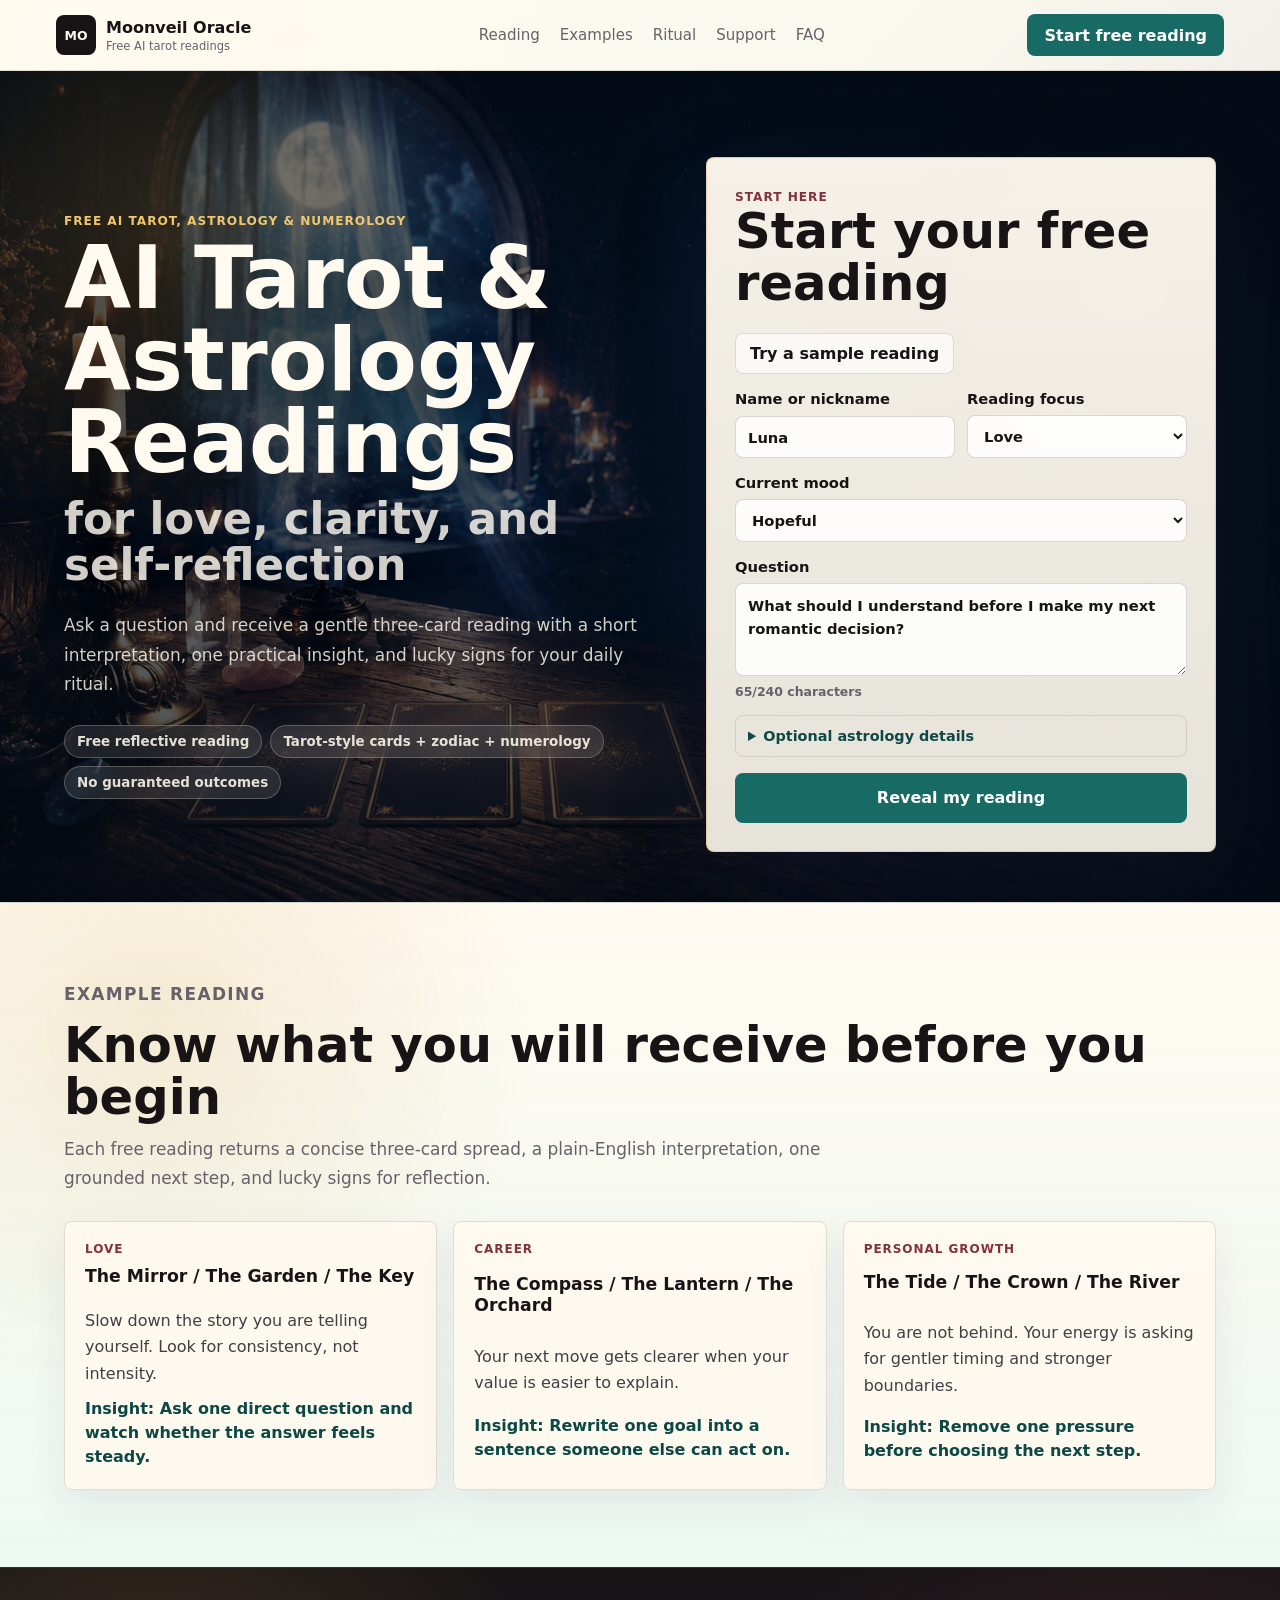
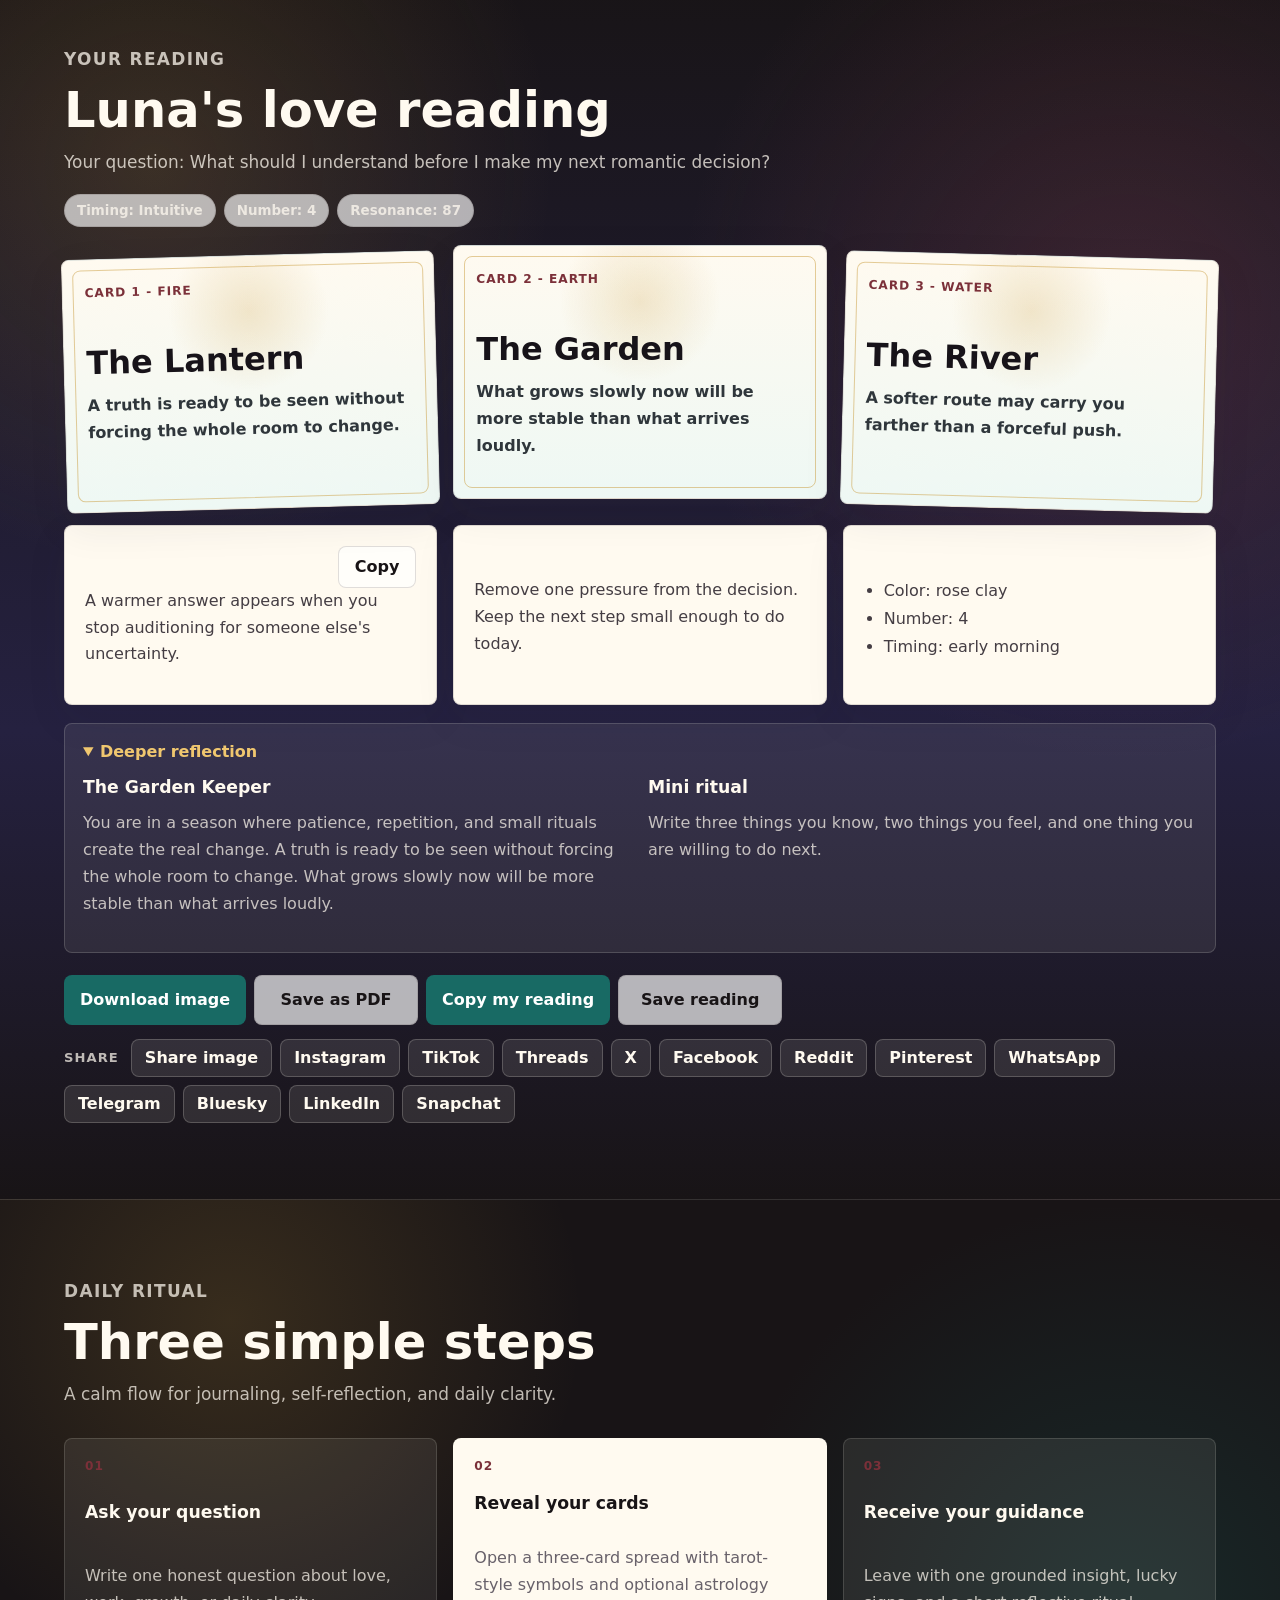
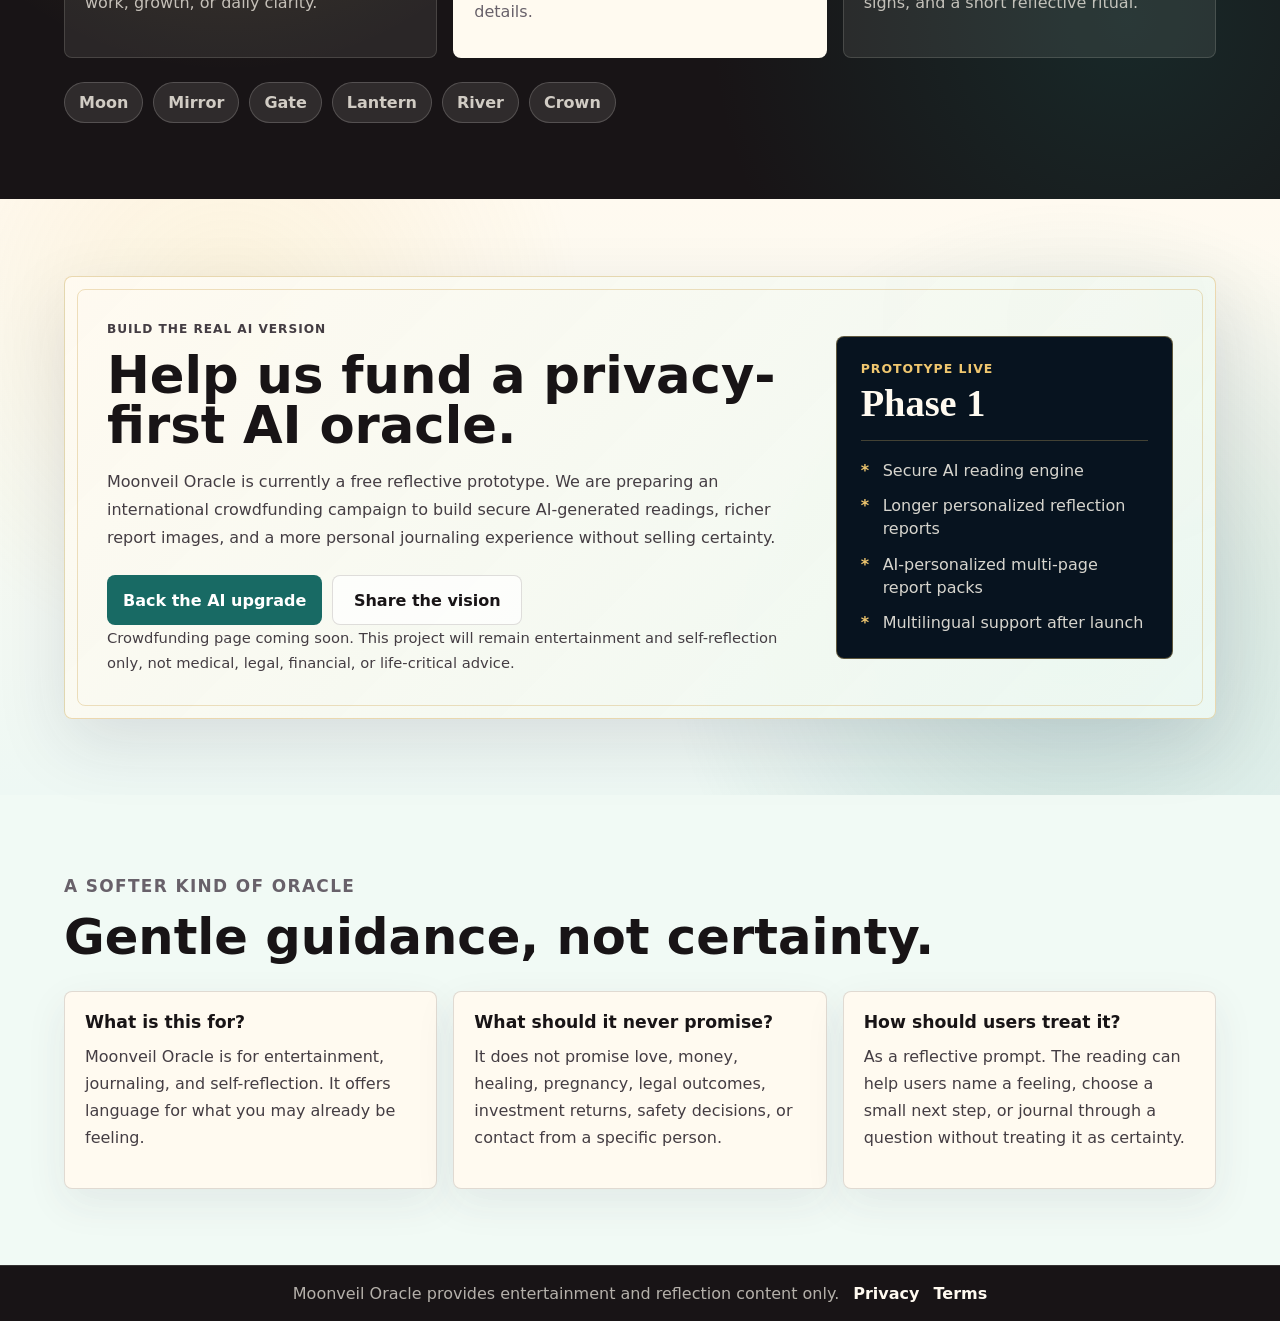
==== commit 967965eb: "Add files via upload" ====
--- a/index.html
+++ b/index.html
@@ -417,7 +417,7 @@
               <ul>
                 <li>Secure AI reading engine</li>
                 <li>Longer personalized reflection reports</li>
-                <li>Downloadable image and PDF keepsakes</li>
+                <li>AI-personalized multi-page report packs</li>
                 <li>Multilingual support after launch</li>
               </ul>
             </div>
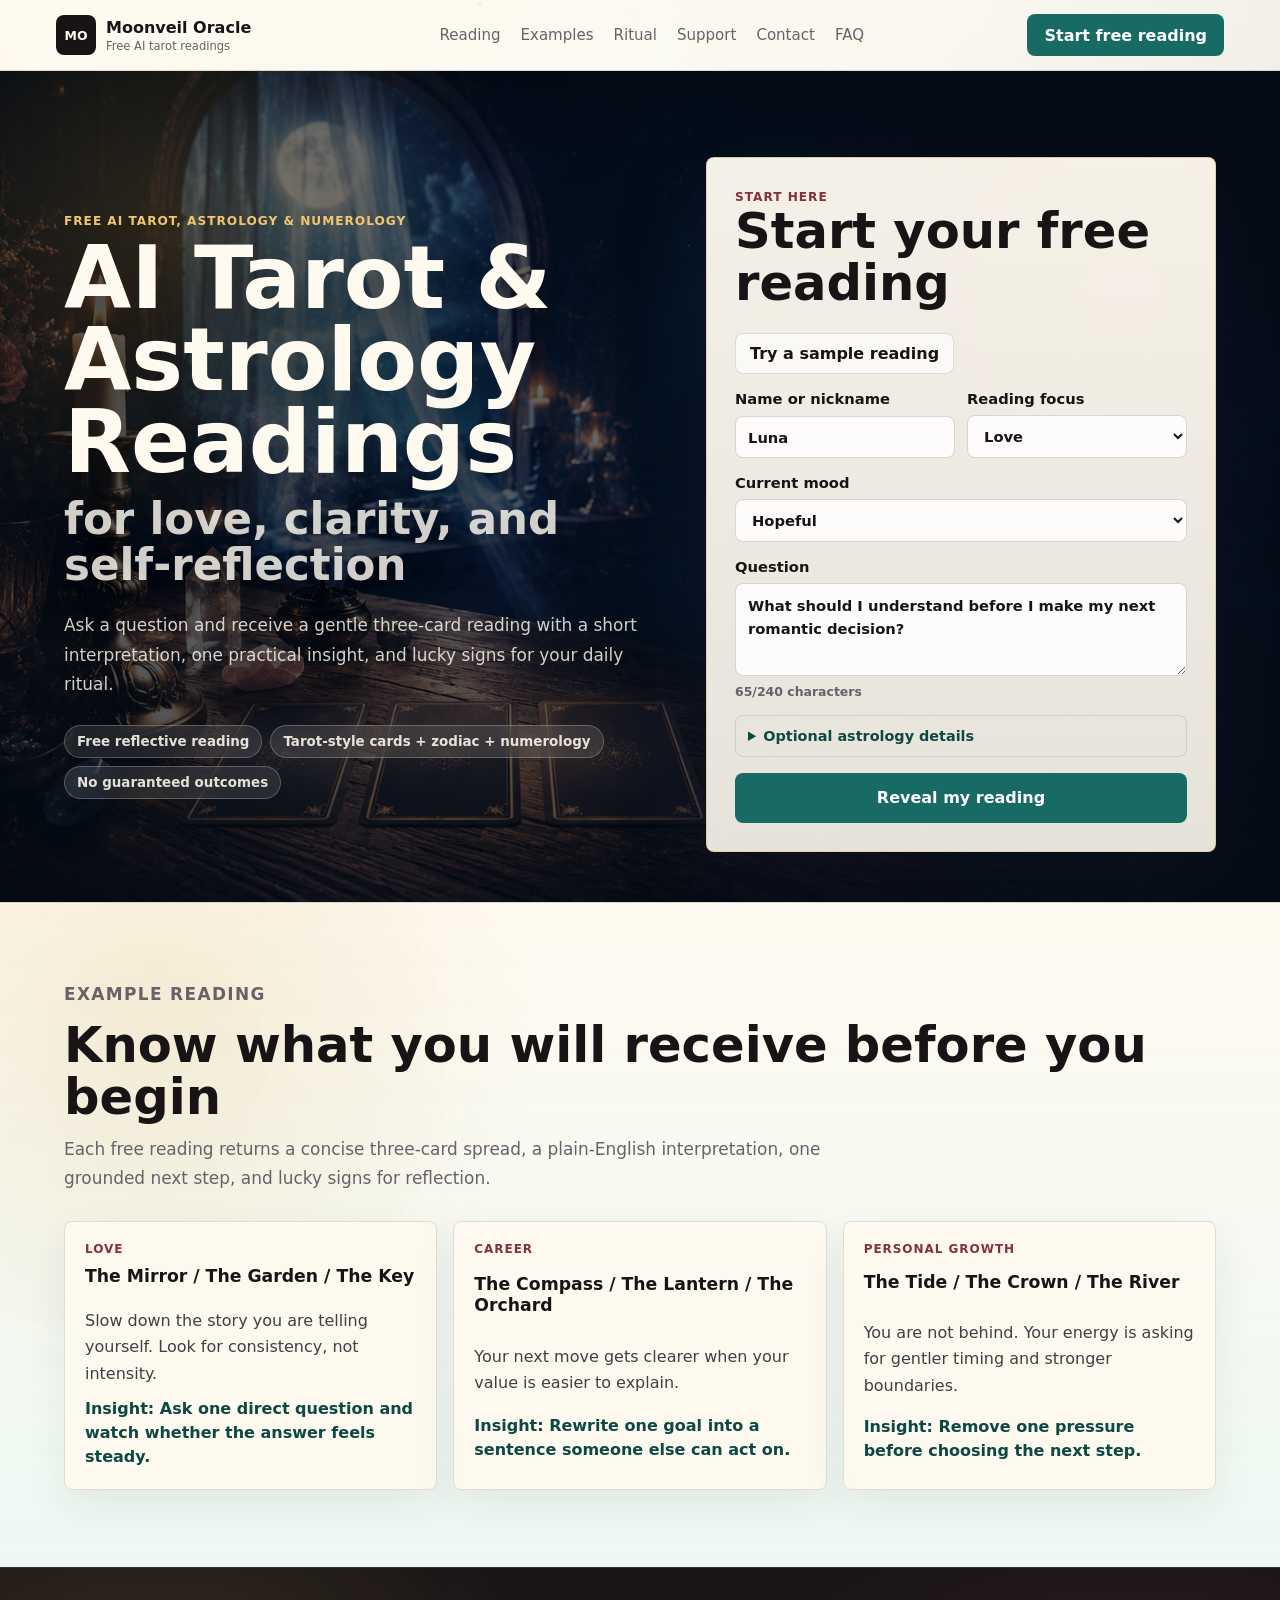
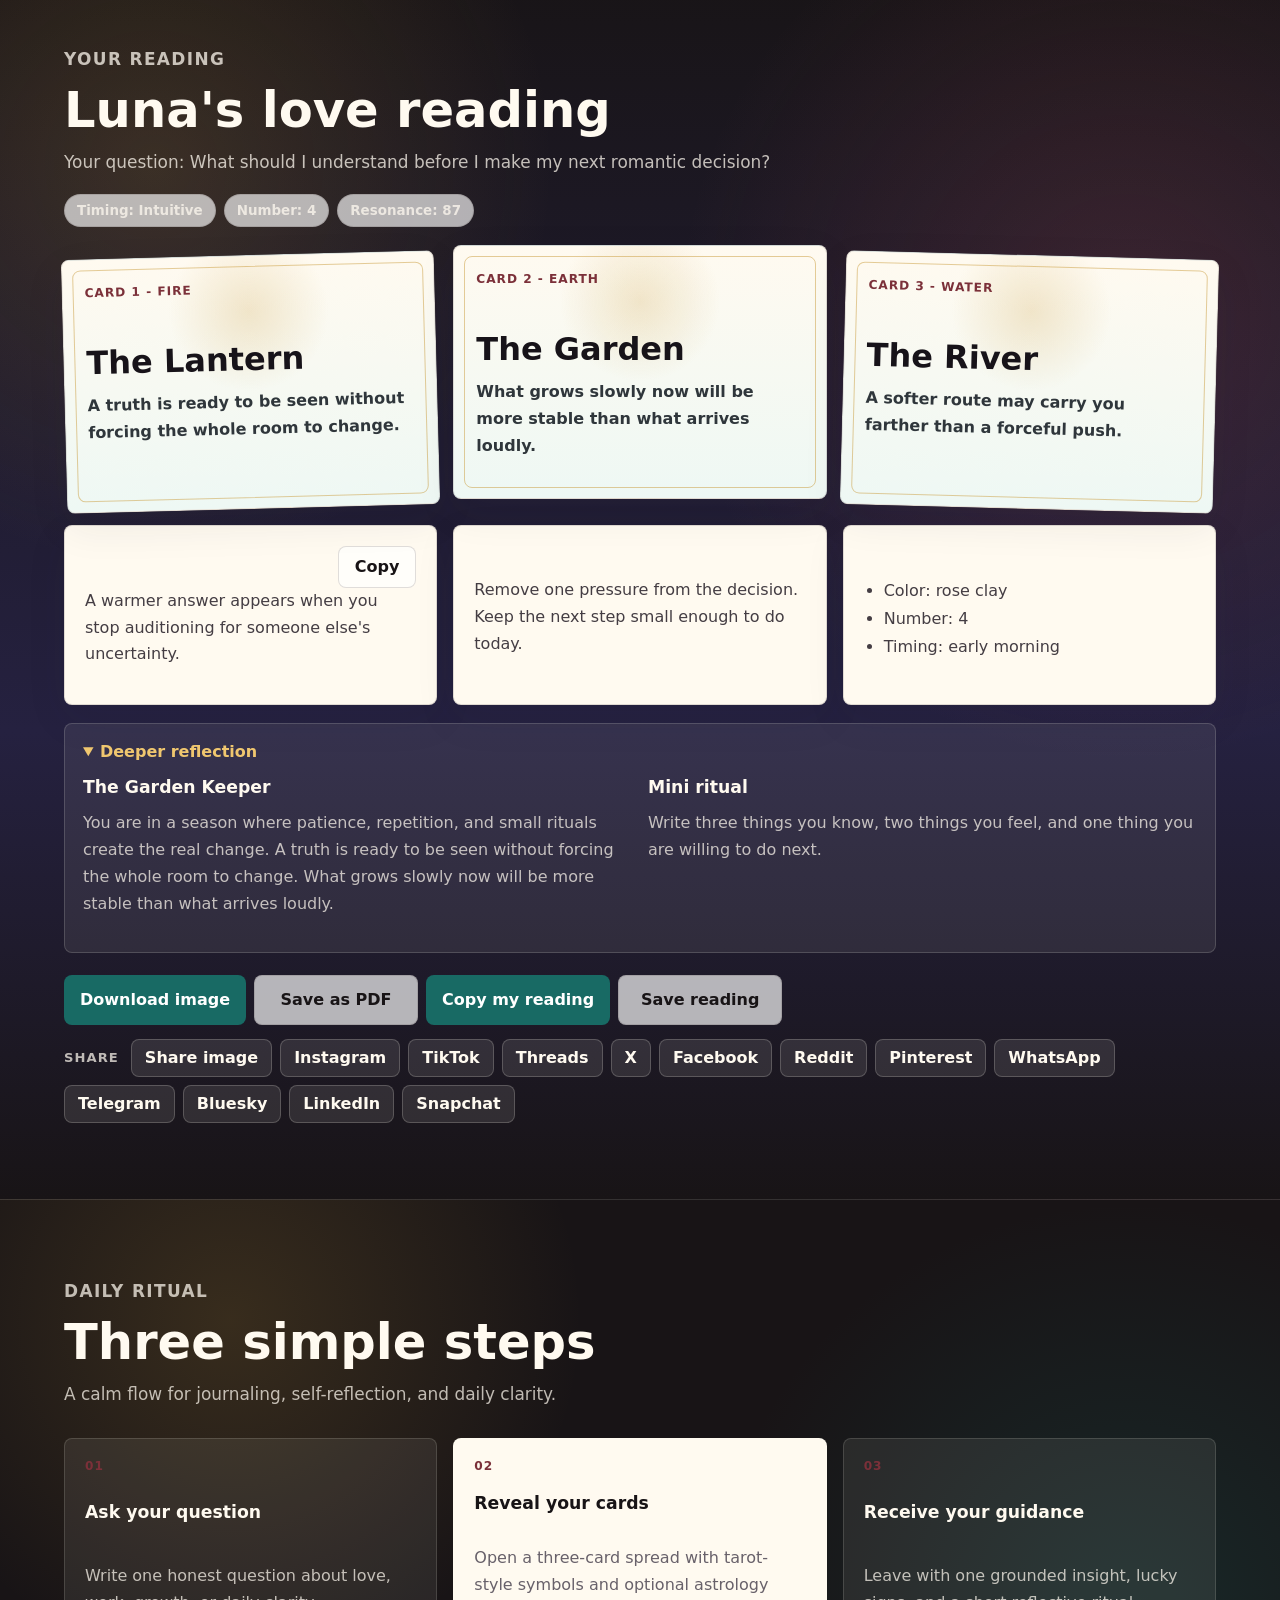
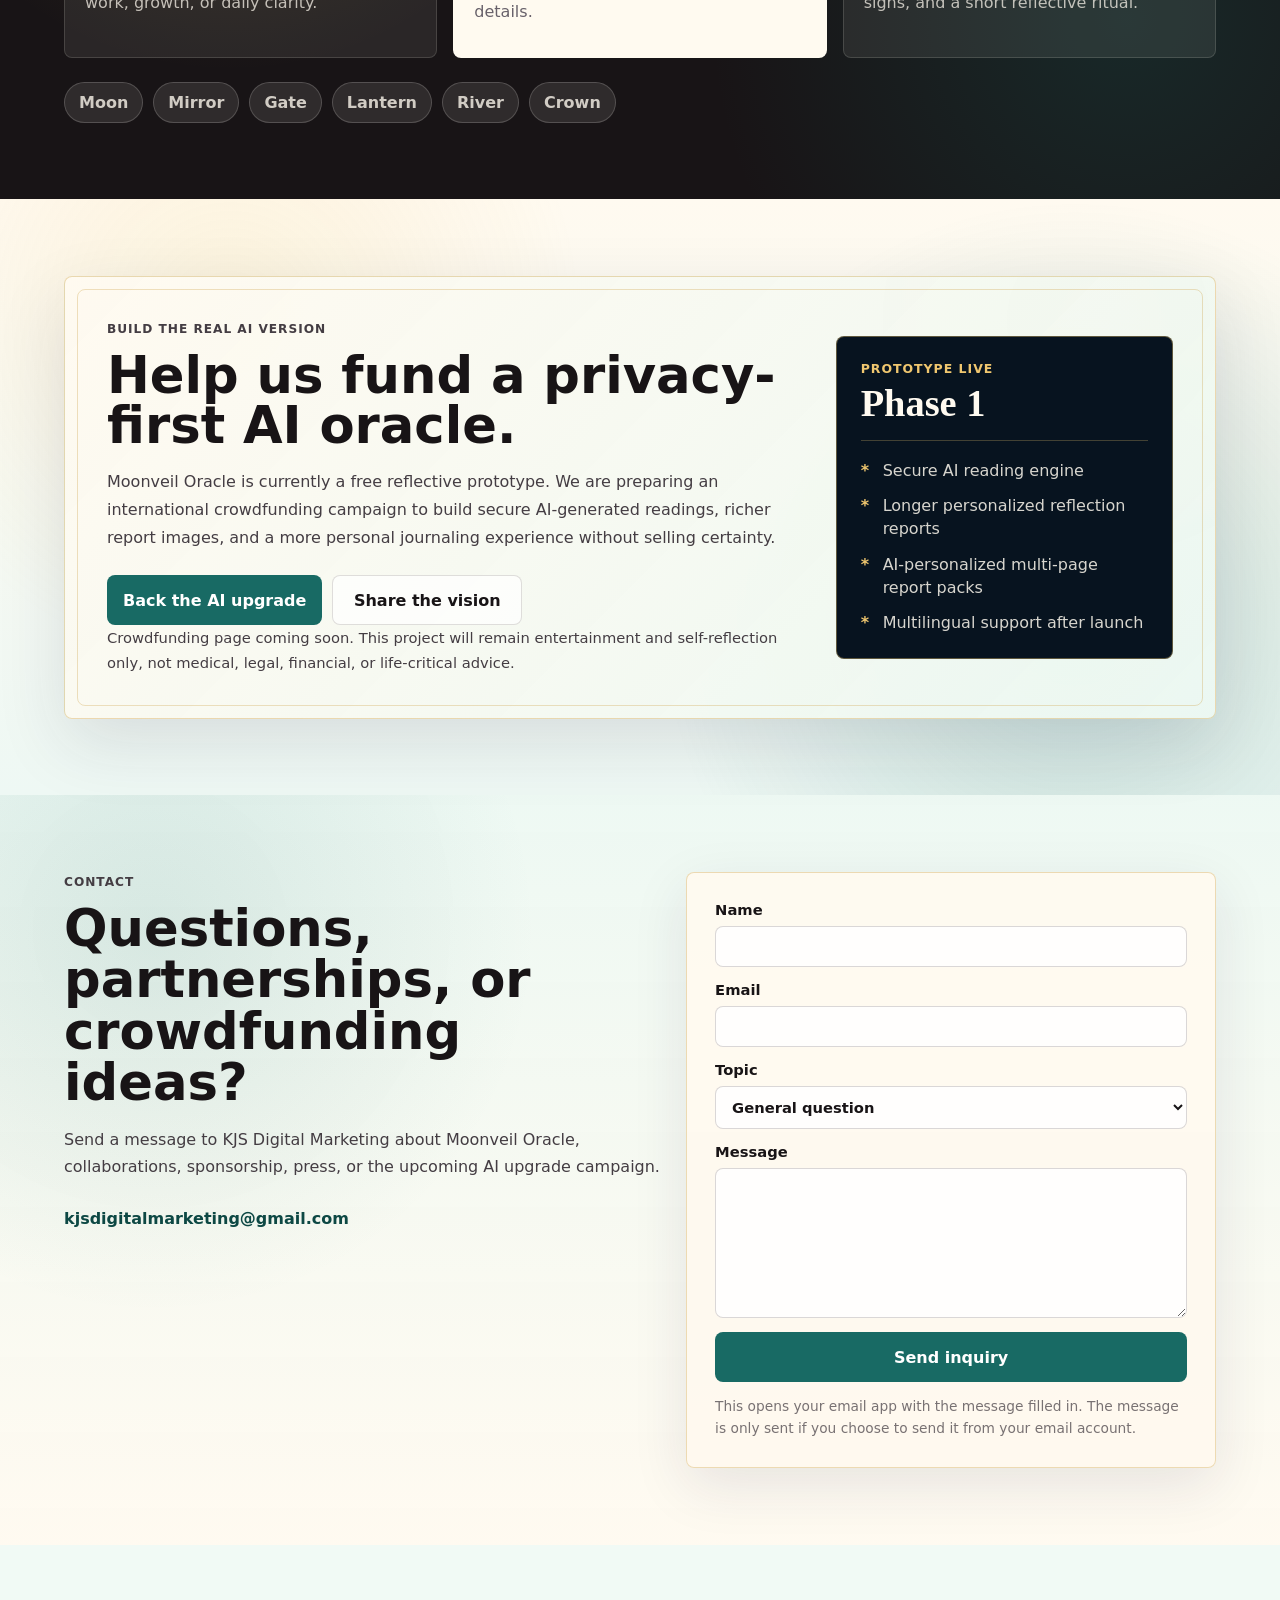
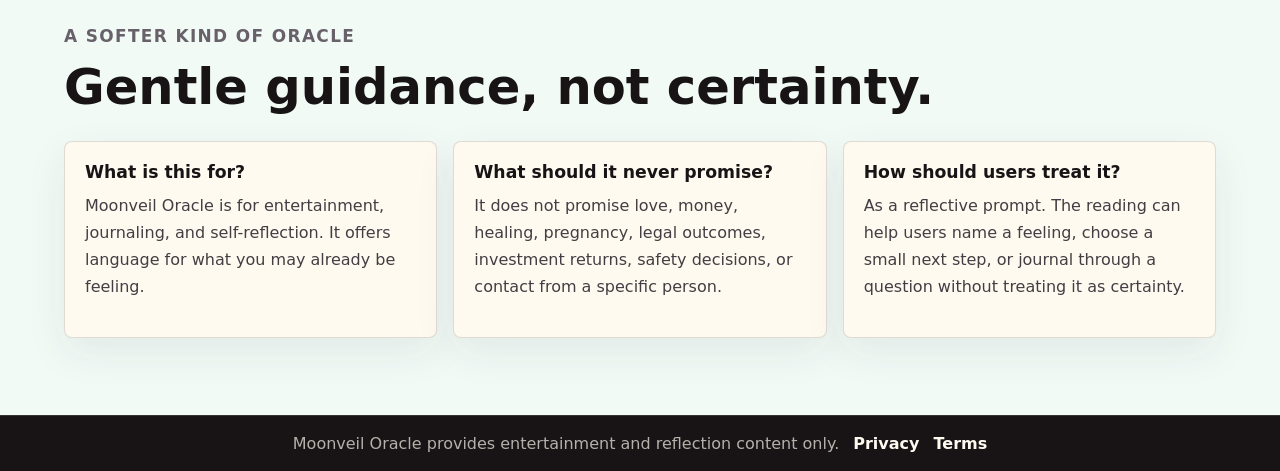
==== commit f997e8f3: "Add files via upload" ====
--- a/index.html
+++ b/index.html
@@ -92,6 +92,7 @@
           <a href="#examples">Examples</a>
           <a href="#rituals">Ritual</a>
           <a href="#support">Support</a>
+          <a href="#contact">Contact</a>
           <a href="#faq">FAQ</a>
         </nav>
         <a class="topbar-cta" href="#reading">Start free reading</a>
@@ -424,6 +425,52 @@
           </div>
         </section>
 
+        <section class="contact-band" id="contact">
+          <div class="contact-grid">
+            <div class="contact-copy">
+              <p class="eyebrow">Contact</p>
+              <h2>Questions, partnerships, or crowdfunding ideas?</h2>
+              <p>
+                Send a message to KJS Digital Marketing about Moonveil Oracle, collaborations,
+                sponsorship, press, or the upcoming AI upgrade campaign.
+              </p>
+              <a class="contact-email" href="mailto:kjsdigitalmarketing@gmail.com">
+                kjsdigitalmarketing@gmail.com
+              </a>
+            </div>
+
+            <form class="contact-form" id="contactForm">
+              <label>
+                Name
+                <input name="contactName" type="text" maxlength="80" required />
+              </label>
+              <label>
+                Email
+                <input name="contactEmail" type="email" maxlength="120" required />
+              </label>
+              <label>
+                Topic
+                <select name="contactTopic">
+                  <option>General question</option>
+                  <option>Crowdfunding</option>
+                  <option>Partnership</option>
+                  <option>Sponsorship</option>
+                  <option>Technical issue</option>
+                </select>
+              </label>
+              <label>
+                Message
+                <textarea name="contactMessage" rows="5" maxlength="1200" required></textarea>
+              </label>
+              <button class="primary-button" type="submit">Send inquiry</button>
+              <p class="contact-note">
+                This opens your email app with the message filled in. The message is only sent if
+                you choose to send it from your email account.
+              </p>
+            </form>
+          </div>
+        </section>
+
         <section class="content-band" id="faq">
           <div class="section-heading">
             <p class="eyebrow">A softer kind of oracle</p>
@@ -482,6 +529,6 @@
     </div>
 
     <div class="toast" id="toast" role="status" aria-live="polite">Saved</div>
-    <script src="app.js?v=20260510-funding"></script>
+    <script src="app.js?v=20260510-contact"></script>
   </body>
 </html>
--- a/styles.css
+++ b/styles.css
@@ -553,6 +553,7 @@
 .examples-band,
 .ritual-band,
 .funding-band,
+.contact-band,
 .content-band {
   padding: clamp(46px, 6vw, 86px) clamp(16px, 5vw, 64px);
 }
@@ -1075,6 +1076,63 @@
   font-weight: 900;
   left: 0;
   position: absolute;
+}
+
+.contact-band {
+  background:
+    radial-gradient(circle at 12% 18%, rgba(24, 106, 100, 0.12), transparent 24rem),
+    linear-gradient(180deg, rgba(236, 248, 242, 0.92), rgba(255, 250, 240, 0.96));
+}
+
+.contact-grid {
+  align-items: start;
+  display: grid;
+  gap: 26px;
+  grid-template-columns: minmax(0, 0.9fr) minmax(320px, 0.8fr);
+  margin: 0 auto;
+  max-width: 1220px;
+}
+
+.contact-copy h2 {
+  color: var(--ink);
+  font-size: clamp(2rem, 4vw, 4.1rem);
+  line-height: 1;
+  margin: 0 0 18px;
+}
+
+.contact-copy p {
+  color: #443d43;
+  line-height: 1.72;
+  max-width: 680px;
+}
+
+.contact-email {
+  color: var(--teal-dark);
+  display: inline-flex;
+  font-weight: 900;
+  margin-top: 12px;
+  overflow-wrap: anywhere;
+}
+
+.contact-form {
+  background: rgba(255, 250, 240, 0.94);
+  border: 1px solid rgba(201, 155, 60, 0.34);
+  border-radius: 8px;
+  box-shadow: 0 18px 56px rgba(37, 33, 64, 0.1);
+  display: grid;
+  gap: 14px;
+  padding: clamp(20px, 4vw, 28px);
+}
+
+.contact-form textarea {
+  min-height: 150px;
+}
+
+.contact-note {
+  color: rgba(68, 61, 67, 0.72);
+  font-size: 0.86rem;
+  line-height: 1.55;
+  margin: 0;
 }
 
 .content-band {
@@ -1324,7 +1382,8 @@
 @media (max-width: 1080px) {
   .hero,
   .reading-layout,
-  .funding-card {
+  .funding-card,
+  .contact-grid {
     grid-template-columns: minmax(0, 1fr);
   }
 
@@ -1429,6 +1488,7 @@
   .ritual-grid,
   .faq-grid,
   .funding-card,
+  .contact-grid,
   .deeper-grid {
     grid-template-columns: 1fr;
   }
